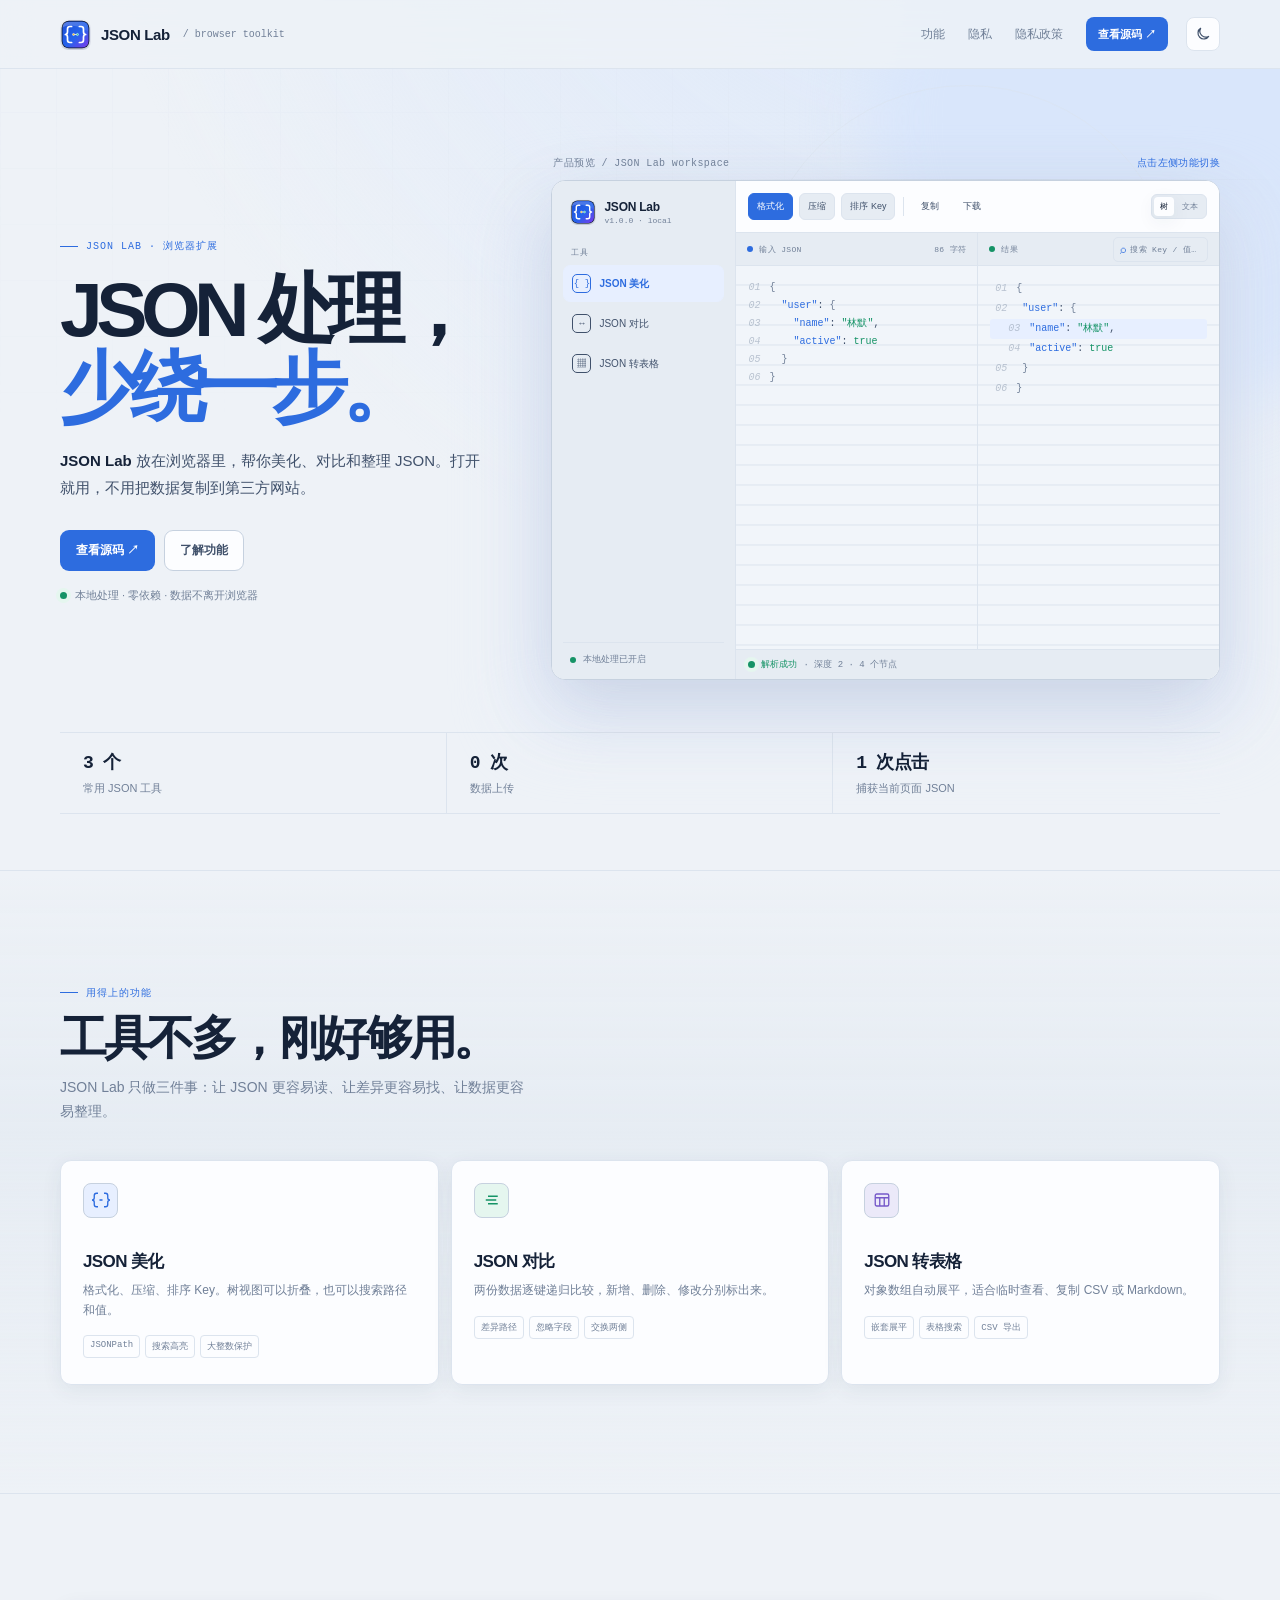
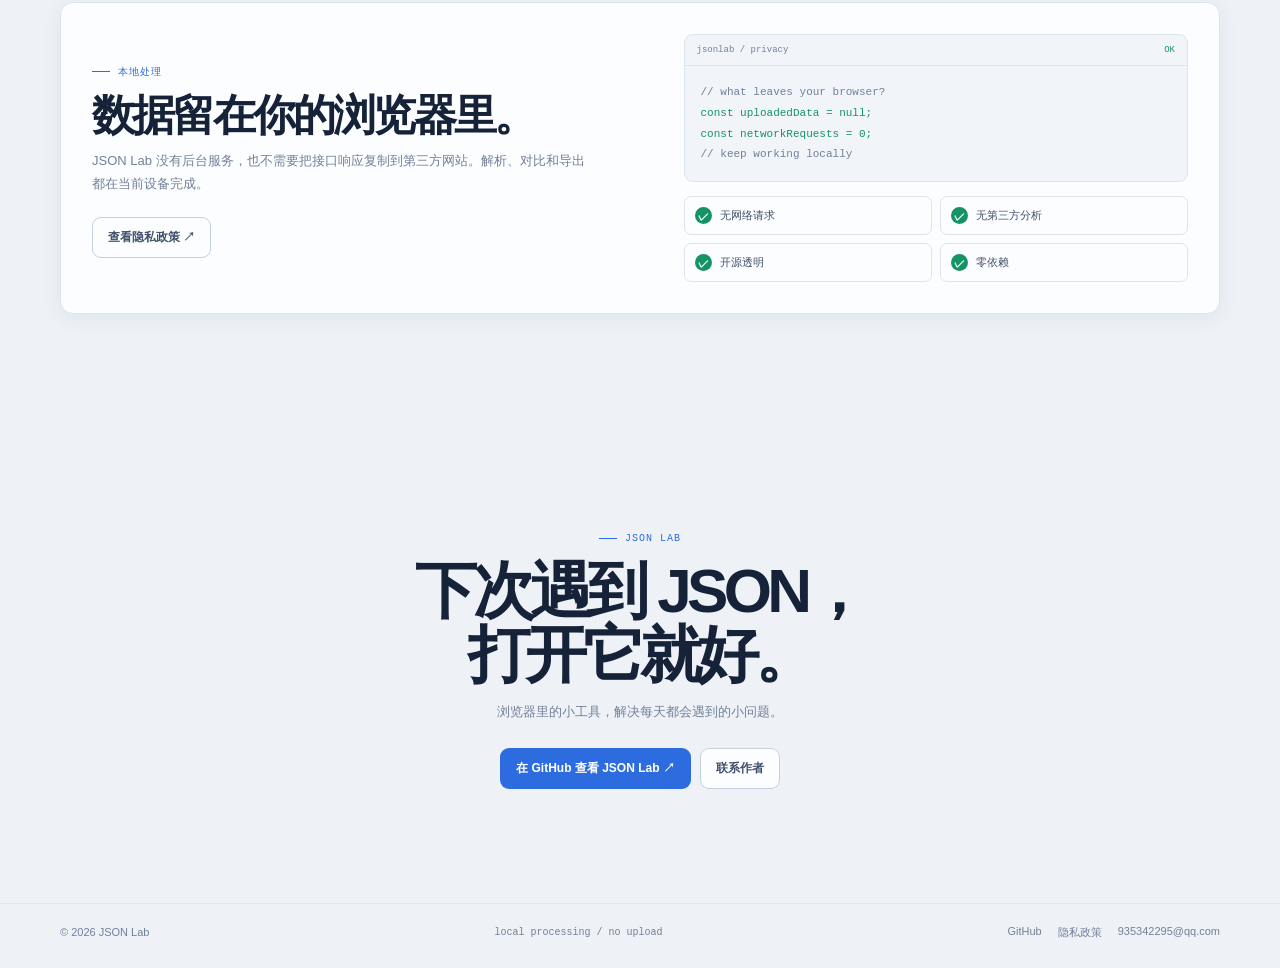
==== docs/index.html @ 3157e80e "fix：Add promotional pages" ====
<!DOCTYPE html>
<html lang="zh-CN" data-theme="light">
<head>
  <meta charset="UTF-8" />
  <meta name="viewport" content="width=device-width, initial-scale=1.0" />
  <meta name="theme-color" content="#eef2f7" />
  <meta name="description" content="JSON Lab：在浏览器里美化、对比和转换 JSON，数据不离开本地。" />
  <title>JSON Lab · 浏览器里的 JSON 工具箱</title>
  <link rel="icon" type="image/svg+xml" href="assets/json-lab-logo.svg" />
  <style>
    :root {
      --page: #eef2f7;
      --page-glow: #d9e6fb;
      --surface: #fcfdff;
      --surface-soft: #e6ecf3;
      --surface-tint: #f1f5fa;
      --text: #152238;
      --text-soft: #40516b;
      --muted: #718098;
      --faint: #9aa7b9;
      --line: #dce4ee;
      --line-strong: #c6d1df;
      --primary: #2d6cdf;
      --primary-soft: #e7efff;
      --success: #159366;
      --success-soft: #e5f6ef;
      --warning: #b8790b;
      --warning-soft: #fff4dc;
      --danger: #cf5960;
      --purple: #7659c9;
      --mono: "SFMono-Regular", "Cascadia Code", "Roboto Mono", Menlo, Consolas, monospace;
      --sans: Inter, ui-sans-serif, -apple-system, BlinkMacSystemFont, "Segoe UI", "PingFang SC", "Microsoft YaHei", sans-serif;
      --nav: rgba(238, 242, 247, .84);
      --shadow-sm: 0 5px 20px rgba(33, 57, 92, .07);
      --shadow-lg: 0 25px 75px rgba(28, 52, 90, .16);
      --ease: cubic-bezier(.2, .7, .2, 1);
    }
    html[data-theme="dark"] {
      --page: #0c1320;
      --page-glow: #111f35;
      --surface: #141e2e;
      --surface-soft: #1a2639;
      --surface-tint: #111b2b;
      --text: #eef4ff;
      --text-soft: #c7d3e5;
      --muted: #8999b1;
      --faint: #64758e;
      --line: #293950;
      --line-strong: #3c4e68;
      --primary: #82adff;
      --primary-soft: #1b3158;
      --success: #55d09a;
      --success-soft: #173d31;
      --warning: #edb95e;
      --warning-soft: #453619;
      --danger: #f08388;
      --purple: #b79df7;
      --nav: rgba(12, 19, 32, .84);
      --shadow-sm: 0 5px 22px rgba(0, 0, 0, .13);
      --shadow-lg: 0 30px 90px rgba(0, 0, 0, .33);
    }

    * { box-sizing: border-box; }
    html { scroll-behavior: smooth; }
    body { margin: 0; color: var(--text); background: radial-gradient(circle at 76% -10%, var(--page-glow) 0, transparent 30%), linear-gradient(135deg, var(--page) 0%, var(--page) 100%); font-family: var(--sans); -webkit-font-smoothing: antialiased; transition: background .35s ease, color .35s ease; overflow-x: hidden; }
    body::before { content: ""; position: fixed; inset: 0; z-index: -1; pointer-events: none; opacity: .48; background-image: linear-gradient(var(--line) 1px, transparent 1px), linear-gradient(90deg, var(--line) 1px, transparent 1px); background-size: 56px 56px; mask-image: linear-gradient(to bottom, rgba(0,0,0,.38), transparent 48%); }
    body::after { content: ""; position: absolute; top: -170px; right: -170px; z-index: -1; width: 580px; height: 580px; border-radius: 50%; background: var(--page-glow); filter: blur(30px); pointer-events: none; animation: ambient-drift 18s ease-in-out infinite alternate; }
    @keyframes ambient-drift { from { transform: translate3d(0, 0, 0) scale(1); } to { transform: translate3d(-34px, 24px, 0) scale(1.08); } }
    body, .site-header, .app-demo, .app-sidebar, .app-toolbar, .demo-workarea, .demo-pane-header, .demo-status, .feature, .local-card, .local-code, .local-points li, .button-secondary, .theme-toggle, .nav-toggle { transition: background .3s ease, border-color .3s ease, color .3s ease, box-shadow .3s ease; }
    a { color: inherit; text-decoration: none; }
    button { font: inherit; }
    button, a { -webkit-tap-highlight-color: transparent; }
    :focus-visible { outline: 2px solid var(--primary); outline-offset: 3px; }
    .container { width: min(1160px, calc(100% - 44px)); margin: 0 auto; }
    .skip-link { position: fixed; top: 10px; left: 10px; z-index: 50; padding: 9px 12px; color: #fff; background: var(--primary); border-radius: 7px; transform: translateY(-150%); transition: transform .2s ease; }
    .skip-link:focus { transform: translateY(0); }

    .site-header { position: sticky; top: 0; z-index: 30; border-bottom: 1px solid var(--line); background: var(--nav); backdrop-filter: blur(16px); }
    .nav { display: flex; align-items: center; justify-content: space-between; min-height: 68px; }
    .brand { display: inline-flex; align-items: center; gap: 10px; font-size: 15px; font-weight: 720; letter-spacing: -.025em; }
    .brand img { width: 31px; height: 31px; border-radius: 8px; }
    .brand small { margin-left: 3px; color: var(--muted); font: 10px var(--mono); font-weight: 400; letter-spacing: 0; }
    .nav-right { display: flex; align-items: center; gap: 18px; }
    .nav-links { display: flex; align-items: center; gap: 23px; color: var(--muted); font-size: 12px; }
    .nav-links a, .nav-links button { transition: color .2s ease; }
    .nav-links a:hover, .nav-links button:hover { color: var(--text); }
    .nav-links button { padding: 0; color: var(--muted); border: 0; background: transparent; cursor: pointer; font-size: 12px; }
    .header-cta { display: inline-flex; align-items: center; min-height: 34px; padding: 0 12px; color: #fff !important; background: var(--primary); border-radius: 8px; font-size: 11px; font-weight: 700; transition: transform .2s ease, filter .2s ease; }
    .header-cta:hover { transform: translateY(-1px); filter: brightness(1.08); }
    .theme-toggle, .nav-toggle { display: inline-flex; align-items: center; justify-content: center; width: 34px; height: 34px; padding: 0; color: var(--text-soft); border: 1px solid var(--line); border-radius: 8px; background: var(--surface); cursor: pointer; transition: color .2s ease, border-color .2s ease, background .2s ease; }
    .theme-toggle:hover, .nav-toggle:hover { color: var(--primary); border-color: var(--primary); background: var(--primary-soft); }
    .theme-toggle svg { width: 16px; height: 16px; transition: transform .35s var(--ease); }
    html[data-theme="dark"] .theme-toggle svg { transform: rotate(180deg); }
    .theme-toggle .sun { display: none; }
    html[data-theme="dark"] .theme-toggle .sun { display: block; }
    html[data-theme="dark"] .theme-toggle .moon { display: none; }
    .nav-toggle { display: none; }

    .hero { position: relative; isolation: isolate; overflow: hidden; padding: 87px 0 56px; }
    .hero::before { content: ""; position: absolute; top: 16px; right: 8%; width: 420px; height: 420px; border: 1px solid var(--line); border-radius: 50%; opacity: .5; pointer-events: none; animation: orbit-float 22s ease-in-out infinite alternate; }
    .hero::after { content: ""; position: absolute; top: 110px; right: 0; width: 46%; height: 1px; background: linear-gradient(90deg, transparent, var(--line-strong), transparent); opacity: .8; pointer-events: none; }
    @keyframes orbit-float { from { transform: translate3d(0, 0, 0) rotate(0deg); } to { transform: translate3d(-26px, 18px, 0) rotate(12deg); } }
    #features { border-top: 1px solid var(--line); border-bottom: 1px solid var(--line); background: linear-gradient(180deg, transparent, var(--surface-soft) 42%, transparent); }
    .hero-grid { display: grid; grid-template-columns: minmax(300px, .78fr) minmax(580px, 1.22fr); gap: 64px; align-items: center; }
    .kicker { display: inline-flex; align-items: center; gap: 8px; color: var(--primary); font: 10px var(--mono); letter-spacing: .1em; text-transform: uppercase; }
    .kicker::before { content: ""; width: 18px; height: 1px; background: currentColor; }
    h1, h2, h3, p { margin-top: 0; }
    .hero h1 { max-width: 500px; margin: 17px 0 20px; font-size: clamp(46px, 6vw, 78px); line-height: 1.02; letter-spacing: -.085em; font-weight: 720; }
    .hero h1 span { color: var(--primary); }
    .hero-copy { max-width: 430px; margin-bottom: 0; color: var(--text-soft); font-size: 15px; line-height: 1.82; }
    .hero-copy strong { color: var(--text); font-weight: 700; }
    .hero-actions { display: flex; flex-wrap: wrap; gap: 9px; margin-top: 29px; }
    .button { display: inline-flex; align-items: center; justify-content: center; gap: 8px; min-height: 41px; padding: 0 15px; border: 1px solid transparent; border-radius: 9px; font-size: 12px; font-weight: 680; cursor: pointer; transition: transform .2s var(--ease), border-color .2s ease, color .2s ease, background .2s ease, filter .2s ease; }
    .button:hover { transform: translateY(-2px); }
    .button-primary { color: #fff; background: var(--primary); }
    .button-primary:hover { filter: brightness(1.08); }
    .button-secondary { color: var(--text-soft); border-color: var(--line-strong); background: var(--surface); }
    .button-secondary:hover { color: var(--primary); border-color: var(--primary); }
    .hero-note { display: flex; align-items: center; gap: 8px; margin-top: 17px; color: var(--muted); font-size: 11px; }
    .live-dot { width: 7px; height: 7px; flex-shrink: 0; border-radius: 50%; background: var(--success); box-shadow: 0 0 0 4px var(--success-soft); }

    /* Hero 产品预览：保持与实际扩展的 sidebar / toolbar / pane / status-bar 结构一致 */
    .showcase { position: relative; }
    .showcase::before { content: ""; position: absolute; inset: 9% -4% -9%; z-index: -1; border-radius: 28px; background: var(--primary-soft); filter: blur(35px); opacity: .85; animation: showcase-glow 11s ease-in-out infinite alternate; }
    @keyframes showcase-glow { from { transform: scale(.96); opacity: .62; } to { transform: scale(1.04); opacity: .95; } }
    .showcase-caption { display: flex; align-items: center; justify-content: space-between; margin: 0 0 10px 2px; color: var(--muted); font: 10px var(--mono); letter-spacing: .04em; }
    .showcase-caption .click-hint { color: var(--primary); }
    .app-demo { display: grid; grid-template-columns: 184px minmax(0, 1fr); grid-template-rows: minmax(0, 1fr); width: 100%; height: 500px; min-height: 500px; overflow: hidden; border: 1px solid var(--line-strong); border-radius: 14px; background: var(--surface); box-shadow: var(--shadow-lg); }
    .app-sidebar { display: flex; flex-direction: column; min-width: 0; padding: 15px 11px 11px; border-right: 1px solid var(--line); background: var(--surface-soft); }
    .app-brand { display: flex; align-items: center; gap: 8px; padding: 3px 7px 22px; }
    .app-brand img { width: 26px; height: 26px; border-radius: 7px; }
    .app-brand-text { min-width: 0; }
    .app-brand-name { display: block; font-size: 12px; font-weight: 700; letter-spacing: -.02em; }
    .app-brand-version { display: block; margin-top: 2px; color: var(--muted); font: 8px var(--mono); }
    .app-section-label { margin: 0 8px 7px; color: var(--muted); font: 8px var(--mono); letter-spacing: .08em; text-transform: uppercase; }
    .demo-nav { display: grid; gap: 3px; }
    .demo-nav-item { display: flex; align-items: center; gap: 8px; width: 100%; padding: 8px 8px; color: var(--text-soft); border: 1px solid transparent; border-radius: 7px; background: transparent; cursor: pointer; text-align: left; font-size: 10px; transition: color .2s ease, background .2s ease, border-color .2s ease; }
    .demo-nav-item:hover { color: var(--text); background: var(--surface); }
    .demo-nav-item.active { color: var(--primary); border-color: var(--primary-soft); background: var(--primary-soft); font-weight: 700; }
    .demo-nav-icon { display: grid; place-items: center; width: 19px; height: 19px; flex-shrink: 0; border: 1px solid currentColor; border-radius: 5px; font: 9px var(--mono); }
    .app-sidebar-foot { display: flex; align-items: center; gap: 7px; margin-top: auto; padding: 10px 7px 2px; color: var(--muted); border-top: 1px solid var(--line); font-size: 9px; }
    .app-sidebar-foot .live-dot { width: 6px; height: 6px; box-shadow: none; }
    .app-main { position: relative; display: block; min-width: 0; min-height: 0; height: 100%; background: var(--surface); }
    .app-toolbar { position: absolute; top: 0; right: 0; left: 0; z-index: 2; display: flex; align-items: center; align-content: center; flex-wrap: wrap; gap: 6px; height: 52px; min-height: 52px; overflow: hidden; padding: 9px 12px; border-bottom: 1px solid var(--line); background: var(--surface); }
    .demo-button { display: inline-flex; align-items: center; gap: 5px; min-height: 27px; padding: 0 8px; color: var(--text-soft); border: 1px solid var(--line); border-radius: 6px; background: var(--surface-soft); font-size: 9px; white-space: nowrap; }
    .demo-button.primary { color: #fff; border-color: var(--primary); background: var(--primary); }
    .demo-button.subtle { border-color: transparent; background: transparent; }
    .demo-divider { width: 1px; height: 19px; margin: 0 2px; background: var(--line); }
    .demo-spacer { flex: 1; }
    .demo-segment { display: inline-flex; gap: 2px; padding: 2px; border: 1px solid var(--line); border-radius: 6px; background: var(--surface-soft); }
    .demo-segment span { padding: 4px 6px; color: var(--muted); border-radius: 4px; font: 8px var(--mono); }
    .demo-segment span.active { color: var(--text); background: var(--surface); box-shadow: var(--shadow-sm); }
    .demo-workarea { position: absolute; top: 52px; right: 0; bottom: 30px; left: 0; display: flex; min-height: 0; overflow: hidden; background: var(--surface-tint); }
    .demo-workarea.is-switching { animation: demo-switch .22s var(--ease); }
    @keyframes demo-switch { from { opacity: .45; transform: translateY(4px); } to { opacity: 1; transform: translateY(0); } }
    .demo-pane { display: flex; flex: 1; flex-direction: column; min-width: 0; border-right: 1px solid var(--line); }
    .demo-pane:last-child { border-right: 0; }
    .demo-pane-header { display: flex; align-items: center; justify-content: space-between; min-height: 33px; padding: 0 11px; color: var(--muted); border-bottom: 1px solid var(--line); background: var(--surface-soft); font: 8px var(--mono); letter-spacing: .04em; }
    .pane-label { display: inline-flex; align-items: center; gap: 6px; }
    .pane-dot { width: 6px; height: 6px; border-radius: 50%; background: var(--primary); }
    .pane-dot.green { background: var(--success); }
    .pane-dot.amber { background: var(--warning); }
    .demo-code { flex: 1; padding: 13px 12px; color: var(--text-soft); font: 10px/1.8 var(--mono); overflow: hidden; background-image: linear-gradient(to bottom, transparent 0, transparent 18px, var(--line) 19px, transparent 20px); background-size: 100% 20px; }
    .demo-code-line { display: block; white-space: pre; }
    .demo-ln { display: inline-block; width: 21px; color: var(--faint); opacity: .65; user-select: none; }
    .demo-key { color: var(--primary); } .demo-string { color: var(--success); } .demo-num { color: var(--warning); } .demo-punc { color: var(--muted); }
    .demo-tree-row { display: block; padding: 1px 5px; border-radius: 3px; }
    .demo-tree-row.selected { background: var(--primary-soft); }
    .demo-tree-indent { padding-left: 18px; }
    .demo-search { display: inline-flex; align-items: center; gap: 4px; min-width: 95px; padding: 4px 6px; color: var(--muted); border: 1px solid var(--line); border-radius: 5px; font: 8px var(--mono); }
    .demo-search::before { content: "⌕"; color: var(--primary); font-size: 12px; }
    .demo-status { position: absolute; right: 0; bottom: 0; left: 0; z-index: 2; display: flex; align-items: center; gap: 6px; height: 30px; min-height: 30px; padding: 0 12px; color: var(--muted); border-top: 1px solid var(--line); background: var(--surface-soft); font: 9px var(--mono); }
    .demo-status strong { color: var(--success); font-weight: 500; }
    .demo-workarea.compare-layout, .demo-workarea.table-layout { display: block; min-height: 0; overflow: hidden; }
    .compare-layout .compare-input-row { display: flex; height: 42%; min-height: 125px; border-bottom: 1px solid var(--line); }
    .compare-layout .diff-area { height: 58%; }
    .compare-layout .diff-row { display: grid; grid-template-columns: 48px 1fr 1fr; gap: 7px; align-items: center; margin: 7px 10px; padding: 7px 8px; color: var(--text-soft); border: 1px solid var(--line); border-radius: 6px; background: var(--surface); font: 9px var(--mono); }
    .diff-badge { justify-self: start; padding: 3px 4px; border-radius: 4px; font-size: 8px; }
    .diff-badge.modify { color: var(--warning); background: var(--warning-soft); } .diff-badge.add { color: var(--success); background: var(--success-soft); }
    .diff-old { color: var(--danger); } .diff-new { color: var(--success); }
    .table-layout .table-input { height: 38%; min-height: 112px; border-bottom: 1px solid var(--line); }
    .table-layout .table-result { height: 62%; }
    .demo-table { width: calc(100% - 20px); margin: 9px 10px; border-collapse: collapse; color: var(--text-soft); font: 9px var(--mono); }
    .demo-table th, .demo-table td { padding: 7px 8px; border: 1px solid var(--line); text-align: left; }
    .demo-table th { color: var(--muted); background: var(--surface-soft); font-weight: 500; }

    .facts { display: grid; grid-template-columns: repeat(3, 1fr); margin-top: 52px; border-top: 1px solid var(--line); border-bottom: 1px solid var(--line); }
    .fact { padding: 17px 23px; border-right: 1px solid var(--line); }
    .fact:last-child { border-right: 0; }
    .fact strong { display: block; margin-bottom: 4px; font: 600 18px var(--mono); letter-spacing: -.04em; }
    .fact span { color: var(--muted); font-size: 11px; }

    section:not(.hero) { padding: 108px 0; }
    .section-heading { max-width: 620px; margin-bottom: 36px; }
    .section-heading h2 { margin: 13px 0 12px; font-size: clamp(31px, 4vw, 47px); line-height: 1.07; letter-spacing: -.07em; }
    .section-heading p { max-width: 470px; margin: 0; color: var(--muted); font-size: 14px; line-height: 1.75; }
    .features { display: grid; grid-template-columns: repeat(3, 1fr); gap: 12px; }
    .feature { min-height: 225px; padding: 22px; border: 1px solid var(--line); border-radius: 11px; background: var(--surface); box-shadow: var(--shadow-sm); transition: transform .22s var(--ease), border-color .22s ease, box-shadow .22s ease; }
    .feature:hover { transform: translateY(-4px); border-color: var(--line-strong); box-shadow: var(--shadow-lg); }
    .feature-icon { display: grid; place-items: center; width: 35px; height: 35px; margin-bottom: 32px; color: var(--primary); border: 1px solid var(--line-strong); border-radius: 8px; background: var(--primary-soft); }
    .feature:nth-child(2) .feature-icon { color: var(--success); background: var(--success-soft); }
    .feature:nth-child(3) .feature-icon { color: var(--purple); background: rgba(118,89,201,.12); }
    .feature-icon svg { width: 18px; height: 18px; }
    .feature h3 { margin-bottom: 8px; font-size: 17px; letter-spacing: -.035em; }
    .feature p { margin-bottom: 15px; color: var(--muted); font-size: 12px; line-height: 1.65; }
    .tags { display: flex; flex-wrap: wrap; gap: 5px; padding: 0; margin: 0; list-style: none; }
    .tags li { padding: 4px 6px; color: var(--muted); border: 1px solid var(--line); border-radius: 4px; font: 9px var(--mono); }

    .local-card { display: grid; grid-template-columns: 1.04fr .96fr; gap: 45px; align-items: center; padding: 31px; border: 1px solid var(--line); border-radius: 13px; background: var(--surface); box-shadow: var(--shadow-sm); }
    .local-card h2 { margin: 13px 0 12px; font-size: clamp(28px, 3.5vw, 43px); line-height: 1.08; letter-spacing: -.065em; }
    .local-card p { max-width: 495px; margin-bottom: 21px; color: var(--muted); font-size: 13px; line-height: 1.75; }
    .local-points { display: grid; grid-template-columns: 1fr 1fr; gap: 8px; padding: 0; margin: 14px 0 0; list-style: none; }
    .local-points li { display: flex; align-items: center; gap: 8px; padding: 10px; color: var(--text-soft); border: 1px solid var(--line); border-radius: 7px; font-size: 11px; }
    .check { display: grid; place-items: center; width: 17px; height: 17px; color: var(--surface); border-radius: 50%; background: var(--success); font-size: 11px; font-weight: 800; }
    .local-code { overflow: hidden; border: 1px solid var(--line); border-radius: 9px; background: var(--surface-tint); }
    .local-code-head { display: flex; justify-content: space-between; padding: 10px 12px; color: var(--muted); border-bottom: 1px solid var(--line); font: 9px var(--mono); }
    .local-code-head .ok, .local-code-body .good { color: var(--success); }
    .local-code-body { padding: 16px; color: var(--text-soft); font: 11px/1.9 var(--mono); }
    .local-code-body .comment { color: var(--muted); }

    .closing { padding: 103px 0 114px !important; text-align: center; }
    .closing h2 { max-width: 660px; margin: 15px auto; font-size: clamp(38px, 5vw, 62px); line-height: 1.02; letter-spacing: -.075em; }
    .closing p { max-width: 450px; margin: 0 auto; color: var(--muted); font-size: 13px; line-height: 1.7; }
    .closing-actions { display: flex; justify-content: center; flex-wrap: wrap; gap: 9px; margin-top: 25px; }
    footer { padding: 21px 0 28px; border-top: 1px solid var(--line); }
    .footer-inner { display: flex; align-items: center; justify-content: space-between; gap: 16px; color: var(--muted); font-size: 11px; }
    .footer-links { display: flex; gap: 16px; }
    .footer-links a:hover, .footer-links button:hover { color: var(--text); }
    .footer-links button { padding: 0; color: var(--muted); border: 0; background: transparent; cursor: pointer; font-size: 11px; }
    .footer-code { font: 10px var(--mono); }
    body.modal-open { overflow: hidden; }
    .modal-backdrop { position: fixed; inset: 0; z-index: 60; display: grid; place-items: center; padding: 20px; background: rgba(8, 16, 30, .54); backdrop-filter: blur(10px); }
    .modal-backdrop[hidden] { display: none; }
    .policy-modal { position: relative; width: min(680px, 100%); max-height: min(680px, calc(100vh - 40px)); overflow: auto; overscroll-behavior: contain; padding: 32px 0 26px; color: var(--text); border: 1px solid var(--line-strong); border-radius: 16px; background: var(--surface); box-shadow: 0 28px 90px rgba(8, 18, 38, .28); animation: modal-in .2s var(--ease); scrollbar-width: none; -ms-overflow-style: none; }
    .policy-modal::-webkit-scrollbar { width: 0; height: 0; display: none; }
    .policy-modal::before { content: ""; position: absolute; top: 0; right: 34px; left: 34px; height: 2px; border-radius: 0 0 2px 2px; background: linear-gradient(90deg, var(--primary), var(--success)); }
    .policy-modal > :not(.policy-close) { margin-right: 34px; margin-left: 34px; }
    @keyframes modal-in { from { opacity: 0; transform: translateY(8px) scale(.98); } to { opacity: 1; transform: translateY(0) scale(1); } }
    .policy-close { position: absolute; top: 18px; right: 18px; z-index: 1; display: grid; place-items: center; width: 31px; height: 31px; padding: 0; color: var(--muted); border: 1px solid var(--line); border-radius: 8px; background: var(--surface-soft); cursor: pointer; transition: color .2s ease, border-color .2s ease, background .2s ease; }
    .policy-close:hover { color: var(--text); border-color: var(--line-strong); background: var(--primary-soft); }
    .policy-close svg { width: 15px; height: 15px; }
    .policy-modal .kicker { margin-bottom: 11px; }
    .policy-modal h2 { margin: 0 46px 10px 0; font-size: 30px; letter-spacing: -.06em; }
    .policy-modal .policy-lead { max-width: none; padding: 13px 15px; margin: 0 34px 23px; color: var(--text-soft); border: 1px solid var(--line); border-radius: 10px; background: var(--surface-tint); font-size: 13px; line-height: 1.75; }
    .policy-grid { display: grid; grid-template-columns: 1fr 1fr; gap: 10px; padding-bottom: 22px; margin-bottom: 20px; border-bottom: 1px solid var(--line); }
    .policy-item { padding: 13px; border: 1px solid var(--line); border-radius: 9px; background: var(--surface-soft); }
    .policy-item strong { display: block; margin-bottom: 5px; font-size: 12px; }
    .policy-item span { color: var(--muted); font-size: 11px; line-height: 1.55; }
    .policy-sections { padding: 18px 20px 19px; color: var(--text-soft); border: 1px solid var(--line); border-radius: 11px; background: var(--surface-tint); font-size: 12px; line-height: 1.75; }
    .policy-sections h3 { display: flex; align-items: center; gap: 8px; margin: 19px 0 5px; color: var(--text); font-size: 13px; }
    .policy-sections h3::before { content: ""; width: 3px; height: 13px; border-radius: 3px; background: var(--primary); }
    .policy-sections h3:first-child { margin-top: 0; }
    .policy-sections p { margin: 0; }
    .policy-sections ul { margin: 6px 0 0; padding-left: 19px; }
    .policy-sections li { margin: 3px 0; }
    .policy-foot { padding-top: 15px; margin-top: 20px; color: var(--muted); border-top: 1px solid var(--line); font: 10px/1.7 var(--mono); }
    .policy-foot a { color: var(--primary); }
    .reveal { opacity: 0; transform: translateY(14px); transition: opacity .6s var(--ease), transform .6s var(--ease); }
    .site-header.is-scrolled { box-shadow: 0 8px 24px rgba(20, 42, 78, .08); }
    .reveal.visible { opacity: 1; transform: none; }
    @media (prefers-reduced-motion: reduce) { html { scroll-behavior: auto; } *, *::before, *::after { animation-duration: .01ms !important; animation-iteration-count: 1 !important; transition-duration: .01ms !important; } .reveal { opacity: 1; transform: none; } }

    @media (max-width: 1020px) {
      .hero-grid { grid-template-columns: 1fr; gap: 52px; }
      .hero-copy-block { max-width: 650px; }
      .showcase { max-width: 780px; }
      .local-card { grid-template-columns: 1fr; gap: 32px; }
    }
    @media (max-width: 700px) {
      .container { width: min(100% - 28px, 560px); }
      .nav { min-height: 60px; }
      .brand small { display: none; }
      .nav-right { gap: 7px; }
      .nav-toggle { display: inline-flex; }
      .nav-links { position: absolute; top: calc(100% + 8px); right: 0; left: 0; display: none; flex-direction: column; align-items: stretch; gap: 0; padding: 7px; border: 1px solid var(--line); border-radius: 10px; background: var(--surface); box-shadow: var(--shadow-lg); }
      .nav-links.open { display: flex; }
      .nav-links a, .nav-links button { padding: 11px; text-align: left; }
      .header-cta { justify-content: center; margin-top: 4px; }
      .hero { padding: 62px 0 39px; }
      .hero h1 { font-size: clamp(45px, 14vw, 65px); }
      .hero-copy { font-size: 14px; }
      .showcase-caption { font-size: 9px; }
      .app-demo { grid-template-columns: 1fr; height: 520px; min-height: 520px; }
      .app-sidebar { display: block; padding: 9px 9px 8px; border-right: 0; border-bottom: 1px solid var(--line); }
      .app-brand { display: none; }
      .app-section-label, .app-sidebar-foot { display: none; }
      .demo-nav { display: grid; grid-template-columns: repeat(3, 1fr); gap: 4px; }
      .demo-nav-item { justify-content: center; padding: 7px 4px; font-size: 9px; }
      .demo-nav-icon { width: 17px; height: 17px; }
      .demo-workarea { min-height: 400px; }
      .app-toolbar { padding: 8px; }
      .demo-button:nth-of-type(n+5), .demo-divider { display: none; }
      .demo-spacer { display: block; }
      .demo-pane-header { padding: 0 8px; }
      .demo-code { padding: 11px 8px; font-size: 9px; }
      .compare-layout .compare-input-row { min-height: 135px; }
      .facts { grid-template-columns: 1fr; margin-top: 40px; }
      .fact { padding: 13px 0; border-right: 0; border-bottom: 1px solid var(--line); }
      .fact:last-child { border-bottom: 0; }
      section:not(.hero) { padding: 76px 0; }
      .features { grid-template-columns: 1fr; }
      .feature { min-height: 0; }
      .local-card { padding: 22px; }
      .local-points { grid-template-columns: 1fr; }
      .policy-modal { max-height: calc(100vh - 24px); padding: 27px 0 22px; border-radius: 13px; }
      .policy-modal > :not(.policy-close) { margin-right: 20px; margin-left: 20px; }
      .policy-modal::before { right: 20px; left: 20px; }
      .policy-close { top: 13px; right: 13px; }
      .policy-modal h2 { font-size: 26px; }
      .policy-modal .policy-lead { margin-right: 20px; margin-left: 20px; padding: 12px 13px; }
      .policy-sections { padding: 16px 14px 17px; }
      .policy-grid { grid-template-columns: 1fr; }
      .footer-inner { align-items: flex-start; flex-direction: column; }
    }
  </style>
</head>
<body>
  <a class="skip-link" href="#main-content">跳转到主要内容</a>

  <header class="site-header">
    <div class="container nav">
      <a class="brand" href="./" aria-label="JSON Lab 首页"><img src="assets/json-lab-logo.svg" alt="" width="31" height="31" /><span>JSON Lab</span><small>/ browser toolkit</small></a>
      <div class="nav-right">
        <nav class="nav-links" id="nav-links" aria-label="页面导航"><a href="#features">功能</a><a href="#local">隐私</a><button type="button" data-open-modal="privacy">隐私政策</button><a class="header-cta" href="https://github.com/lex-pace/json-lab-plugin" target="_blank" rel="noreferrer">查看源码 ↗</a></nav>
        <button class="theme-toggle" id="theme-toggle" type="button" aria-label="切换到深色主题" title="切换主题"><svg class="moon" viewBox="0 0 24 24" fill="none" stroke="currentColor" stroke-width="1.8"><path d="M20.8 15.3A8.8 8.8 0 0 1 8.7 3.2 8.8 8.8 0 1 0 20.8 15.3Z" /></svg><svg class="sun" viewBox="0 0 24 24" fill="none" stroke="currentColor" stroke-width="1.8"><circle cx="12" cy="12" r="4" /><path d="M12 2v2M12 20v2M4.9 4.9l1.4 1.4M17.7 17.7l1.4 1.4M2 12h2M20 12h2M4.9 19.1l1.4-1.4M17.7 6.3l1.4-1.4" /></svg></button>
        <button class="nav-toggle" id="nav-toggle" type="button" aria-label="打开导航菜单" aria-expanded="false"><svg width="17" height="17" viewBox="0 0 24 24" fill="none" stroke="currentColor" stroke-width="2"><path d="M4 6h16M4 12h16M4 18h16" /></svg></button>
      </div>
    </div>
  </header>

  <main id="main-content">
    <section class="hero">
      <div class="container hero-grid">
        <div class="hero-copy-block reveal"><div class="kicker">JSON Lab · 浏览器扩展</div><h1>JSON 处理，<br /><span>少绕一步。</span></h1><p class="hero-copy"><strong>JSON Lab</strong> 放在浏览器里，帮你美化、对比和整理 JSON。打开就用，不用把数据复制到第三方网站。</p><div class="hero-actions"><a class="button button-primary" href="https://github.com/lex-pace/json-lab-plugin" target="_blank" rel="noreferrer">查看源码 ↗</a><a class="button button-secondary" href="#features">了解功能</a></div><div class="hero-note"><span class="live-dot" aria-hidden="true"></span>本地处理 · 零依赖 · 数据不离开浏览器</div></div>

        <div class="showcase reveal">
          <div class="showcase-caption"><span>产品预览 / JSON Lab workspace</span><span class="click-hint">点击左侧功能切换</span></div>
          <div class="app-demo" id="app-demo">
            <aside class="app-sidebar">
              <div class="app-brand"><img src="assets/json-lab-logo.svg" alt="" /><span class="app-brand-text"><span class="app-brand-name">JSON Lab</span><span class="app-brand-version">v1.0.0 · local</span></span></div>
              <div class="app-section-label">工具</div>
              <nav class="demo-nav" aria-label="产品功能预览"><button class="demo-nav-item active" type="button" data-demo="beautify" aria-pressed="true"><span class="demo-nav-icon">{ }</span><span>JSON 美化</span></button><button class="demo-nav-item" type="button" data-demo="compare" aria-pressed="false"><span class="demo-nav-icon">↔</span><span>JSON 对比</span></button><button class="demo-nav-item" type="button" data-demo="table" aria-pressed="false"><span class="demo-nav-icon">▦</span><span>JSON 转表格</span></button></nav>
              <div class="app-sidebar-foot"><span class="live-dot" aria-hidden="true"></span><span>本地处理已开启</span></div>
            </aside>
            <section class="app-main" aria-label="JSON Lab 功能预览"><div class="app-toolbar" id="demo-toolbar"></div><div class="demo-workarea" id="demo-workarea"></div><div class="demo-status" id="demo-status"></div></section>
          </div>
        </div>
      </div>
      <div class="container facts" aria-label="JSON Lab 特性"><div class="fact"><strong>3 个</strong><span>常用 JSON 工具</span></div><div class="fact"><strong>0 次</strong><span>数据上传</span></div><div class="fact"><strong>1 次点击</strong><span>捕获当前页面 JSON</span></div></div>
    </section>

    <section id="features"><div class="container"><div class="section-heading reveal"><div class="kicker">用得上的功能</div><h2>工具不多，刚好够用。</h2><p>JSON Lab 只做三件事：让 JSON 更容易读、让差异更容易找、让数据更容易整理。</p></div><div class="features"><article class="feature reveal"><div class="feature-icon"><svg viewBox="0 0 24 24" fill="none" stroke="currentColor" stroke-width="1.8"><path d="M8 3H6a3 3 0 0 0-3 3v3c0 2-1 3-3 3 2 0 3 1 3 3v3a3 3 0 0 0 3 3h2M16 3h2a3 3 0 0 1 3 3v3c0 2 1 3 3 3-2 0-3 1-3 3v3a3 3 0 0 1-3 3h-2M10 12h4" /></svg></div><h3>JSON 美化</h3><p>格式化、压缩、排序 Key。树视图可以折叠，也可以搜索路径和值。</p><ul class="tags"><li>JSONPath</li><li>搜索高亮</li><li>大整数保护</li></ul></article><article class="feature reveal"><div class="feature-icon"><svg viewBox="0 0 24 24" fill="none" stroke="currentColor" stroke-width="1.8"><path d="M8 7h13M3 7h.01M8 17h13M3 17h.01M5 12h14M3 12h.01" /></svg></div><h3>JSON 对比</h3><p>两份数据逐键递归比较，新增、删除、修改分别标出来。</p><ul class="tags"><li>差异路径</li><li>忽略字段</li><li>交换两侧</li></ul></article><article class="feature reveal"><div class="feature-icon"><svg viewBox="0 0 24 24" fill="none" stroke="currentColor" stroke-width="1.8"><rect x="3" y="4" width="18" height="16" rx="2" /><path d="M3 9h18M9 9v11M15 9v11" /></svg></div><h3>JSON 转表格</h3><p>对象数组自动展平，适合临时查看、复制 CSV 或 Markdown。</p><ul class="tags"><li>嵌套展平</li><li>表格搜索</li><li>CSV 导出</li></ul></article></div></div></section>

    <section id="local"><div class="container"><div class="local-card reveal"><div><div class="kicker">本地处理</div><h2>数据留在你的浏览器里。</h2><p>JSON Lab 没有后台服务，也不需要把接口响应复制到第三方网站。解析、对比和导出都在当前设备完成。</p><button class="button button-secondary" type="button" data-open-modal="privacy">查看隐私政策 ↗</button></div><div><div class="local-code"><div class="local-code-head"><span>jsonlab / privacy</span><span class="ok">OK</span></div><div class="local-code-body"><span class="comment">// what leaves your browser?</span><br /><span class="good">const uploadedData = null;</span><br /><span class="good">const networkRequests = 0;</span><br /><span class="comment">// keep working locally</span></div></div><ul class="local-points"><li><span class="check">✓</span>无网络请求</li><li><span class="check">✓</span>无第三方分析</li><li><span class="check">✓</span>开源透明</li><li><span class="check">✓</span>零依赖</li></ul></div></div></div></section>

    <section class="closing"><div class="container reveal"><div class="kicker">JSON Lab</div><h2>下次遇到 JSON，<br />打开它就好。</h2><p>浏览器里的小工具，解决每天都会遇到的小问题。</p><div class="closing-actions"><a class="button button-primary" href="https://github.com/lex-pace/json-lab-plugin" target="_blank" rel="noreferrer">在 GitHub 查看 JSON Lab ↗</a><a class="button button-secondary" href="mailto:935342295@qq.com">联系作者</a></div></div></section>
  </main>

  <div class="modal-backdrop" id="privacy-modal" hidden>
    <section class="policy-modal" role="dialog" aria-modal="true" aria-labelledby="policy-title">
      <button class="policy-close" id="policy-close" type="button" aria-label="关闭隐私政策"><svg viewBox="0 0 24 24" fill="none" stroke="currentColor" stroke-width="2"><path d="M6 6l12 12M18 6L6 18" /></svg></button>
      <div class="kicker">JSON Lab / Privacy</div>
      <h2 id="policy-title">隐私政策</h2>
      <p class="policy-lead">JSON Lab 是一款纯前端浏览器扩展。你的 JSON 数据只在本地浏览器中处理，不会被上传到服务器。</p>
      <div class="policy-grid">
        <div class="policy-item"><strong>本地处理</strong><span>解析、格式化、对比、转表格都在当前设备完成。</span></div>
        <div class="policy-item"><strong>不上传数据</strong><span>插件没有后台服务，不会把 JSON 内容发送到远程服务器。</span></div>
        <div class="policy-item"><strong>权限用途</strong><span>activeTab / scripting 仅用于用户主动触发的当前页 JSON 捕获。</span></div>
        <div class="policy-item"><strong>不做跟踪</strong><span>不使用第三方分析、广告或 Cookie 跟踪，也不共享用户数据。</span></div>
      </div>
      <div class="policy-sections">
        <h3>一、概述</h3>
        <p>JSON Lab 是一款纯前端浏览器扩展，提供 JSON 美化、JSON 对比和 JSON 转表格功能。本插件不收集、不存储、不上传用户数据到任何服务器。</p>
        <h3>二、数据处理方式</h3>
        <p>所有 JSON 内容的解析、格式化、对比和转换均在本地浏览器中完成。插件没有后台服务、网络请求代码或第三方分析 SDK。</p>
        <h3>三、权限说明</h3>
        <ul><li><strong>activeTab：</strong>仅在用户主动点击插件图标时读取当前页面，用于捕获页面中的 JSON。</li><li><strong>scripting：</strong>配合当前页捕获功能，按需注入一次性内容脚本。</li><li><strong>storage：</strong>用于临时传递捕获内容和保存主题等偏好设置。</li></ul>
        <h3>四、不涉及的内容</h3>
        <p>不收集个人身份信息，不使用 Cookie 跟踪，不展示广告，不进行行为分析，也不与第三方共享数据。</p>
        <h3>五、免责声明</h3>
        <p>当前页捕获功能会读取你正在浏览的页面内容，请仅在信任的页面上使用，并自行判断导入内容。</p>
      </div>
      <div class="policy-foot">最后更新：2026-08-20<br />问题反馈：<a href="mailto:935342295@qq.com">935342295@qq.com</a></div>
    </section>
  </div>

  <footer><div class="container footer-inner"><span>© <span id="year">2026</span> JSON Lab</span><span class="footer-code">local processing / no upload</span><span class="footer-links"><a href="https://github.com/lex-pace/json-lab-plugin" target="_blank" rel="noreferrer">GitHub</a><button type="button" data-open-modal="privacy">隐私政策</button><a href="mailto:935342295@qq.com">935342295@qq.com</a></span></div></footer>

  <script>
    (function () {
      const root = document.documentElement;
      const themeToggle = document.getElementById('theme-toggle');
      const storedTheme = localStorage.getItem('jsonlab-theme');
      if (storedTheme === 'dark' || storedTheme === 'light') root.dataset.theme = storedTheme;
      function updateThemeButton() {
        const dark = root.dataset.theme === 'dark';
        themeToggle.setAttribute('aria-label', dark ? '切换到浅色主题' : '切换到深色主题');
        themeToggle.title = dark ? '切换到浅色主题' : '切换到深色主题';
        document.querySelector('meta[name="theme-color"]').setAttribute('content', dark ? '#0c1320' : '#eef2f7');
      }
      updateThemeButton();
      themeToggle.addEventListener('click', function () {
        root.dataset.theme = root.dataset.theme === 'dark' ? 'light' : 'dark';
        localStorage.setItem('jsonlab-theme', root.dataset.theme);
        updateThemeButton();
      });

      const navToggle = document.getElementById('nav-toggle');
      const navLinks = document.getElementById('nav-links');
      navToggle.addEventListener('click', function () {
        const open = navLinks.classList.toggle('open');
        navToggle.setAttribute('aria-expanded', String(open));
        navToggle.setAttribute('aria-label', open ? '关闭导航菜单' : '打开导航菜单');
      });
      navLinks.querySelectorAll('a, button[data-open-modal]').forEach(function (link) { link.addEventListener('click', function () { navLinks.classList.remove('open'); navToggle.setAttribute('aria-expanded', 'false'); }); });

      const privacyModal = document.getElementById('privacy-modal');
      const privacyClose = document.getElementById('policy-close');
      let lastFocusedElement = null;
      function openPrivacyModal(event) {
        if (event) event.preventDefault();
        lastFocusedElement = event ? event.currentTarget : null;
        privacyModal.hidden = false;
        document.body.classList.add('modal-open');
        privacyClose.focus();
      }
      function closePrivacyModal() {
        privacyModal.hidden = true;
        document.body.classList.remove('modal-open');
        if (lastFocusedElement) lastFocusedElement.focus();
      }
      document.querySelectorAll('[data-open-modal="privacy"]').forEach(function (trigger) { trigger.addEventListener('click', openPrivacyModal); });
      privacyClose.addEventListener('click', closePrivacyModal);
      privacyModal.addEventListener('click', function (event) { if (event.target === privacyModal) closePrivacyModal(); });
      document.addEventListener('keydown', function (event) { if (event.key === 'Escape' && !privacyModal.hidden) closePrivacyModal(); });

      const toolbar = document.getElementById('demo-toolbar');
      const workarea = document.getElementById('demo-workarea');
      const status = document.getElementById('demo-status');
      const demo = document.getElementById('app-demo');
      const navItems = Array.from(document.querySelectorAll('.demo-nav-item'));
      const demos = {
        beautify: {
          toolbar: '<span class="demo-button primary">格式化</span><span class="demo-button">压缩</span><span class="demo-button">排序 Key</span><span class="demo-divider"></span><span class="demo-button subtle">复制</span><span class="demo-button subtle">下载</span><span class="demo-spacer"></span><span class="demo-segment"><span class="active">树</span><span>文本</span></span>',
          workarea: '<div class="demo-pane"><div class="demo-pane-header"><span class="pane-label"><i class="pane-dot"></i>输入 JSON</span><span>86 字符</span></div><div class="demo-code"><span class="demo-code-line"><i class="demo-ln">01</i><span class="demo-punc">{</span></span><span class="demo-code-line"><i class="demo-ln">02</i>  <span class="demo-key">"user"</span>: <span class="demo-punc">{</span></span><span class="demo-code-line"><i class="demo-ln">03</i>    <span class="demo-key">"name"</span>: <span class="demo-string">"林默"</span>,</span><span class="demo-code-line"><i class="demo-ln">04</i>    <span class="demo-key">"active"</span>: <span class="demo-string">true</span></span><span class="demo-code-line"><i class="demo-ln">05</i>  <span class="demo-punc">}</span></span><span class="demo-code-line"><i class="demo-ln">06</i><span class="demo-punc">}</span></span></div></div><div class="demo-pane"><div class="demo-pane-header"><span class="pane-label"><i class="pane-dot green"></i>结果</span><span class="demo-search">搜索 Key / 值…</span></div><div class="demo-code"><span class="demo-tree-row"><i class="demo-ln">01</i><span class="demo-punc">{</span></span><span class="demo-tree-row"><i class="demo-ln">02</i>  <span class="demo-key">"user"</span>: <span class="demo-punc">{</span></span><span class="demo-tree-row demo-tree-indent selected"><i class="demo-ln">03</i><span class="demo-key">"name"</span>: <span class="demo-string">"林默"</span>,</span><span class="demo-tree-row demo-tree-indent"><i class="demo-ln">04</i><span class="demo-key">"active"</span>: <span class="demo-string">true</span></span><span class="demo-tree-row"><i class="demo-ln">05</i>  <span class="demo-punc">}</span></span><span class="demo-tree-row"><i class="demo-ln">06</i><span class="demo-punc">}</span></span></div></div>',
          status: '<span class="live-dot"></span><strong>解析成功</strong><span>· 深度 2 · 4 个节点</span>'
        },
        compare: {
          toolbar: '<span class="demo-button primary">对比</span><span class="demo-button">交换</span><span class="demo-divider"></span><span class="demo-button subtle">示例</span><span class="demo-button subtle">清空</span><span class="demo-button subtle">忽略字段</span><span class="demo-spacer"></span><span class="demo-button subtle">+1 <span style="color:var(--success);">新增</span></span><span class="demo-button subtle">~2 <span style="color:var(--warning);">修改</span></span>',
          workarea: '<div class="compare-input-row"><div class="demo-pane"><div class="demo-pane-header"><span class="pane-label"><i class="pane-dot"></i>JSON A · 旧</span><span>128 字符</span></div><div class="demo-code"><span class="demo-code-line"><i class="demo-ln">01</i><span class="demo-punc">{</span></span><span class="demo-code-line"><i class="demo-ln">02</i>  <span class="demo-key">"version"</span>: <span class="demo-string">"1.0.0"</span>,</span><span class="demo-code-line"><i class="demo-ln">03</i>  <span class="demo-key">"items"</span>: [<span class="demo-num">1, 2</span>]</span><span class="demo-code-line"><i class="demo-ln">04</i><span class="demo-punc">}</span></span></div></div><div class="demo-pane"><div class="demo-pane-header"><span class="pane-label"><i class="pane-dot amber"></i>JSON B · 新</span><span>154 字符</span></div><div class="demo-code"><span class="demo-code-line"><i class="demo-ln">01</i><span class="demo-punc">{</span></span><span class="demo-code-line"><i class="demo-ln">02</i>  <span class="demo-key">"version"</span>: <span class="demo-string">"1.1.0"</span>,</span><span class="demo-code-line"><i class="demo-ln">03</i>  <span class="demo-key">"items"</span>: [<span class="demo-num">1, 2, 3</span>]</span><span class="demo-code-line"><i class="demo-ln">04</i><span class="demo-punc">}</span></span></div></div></div><div class="diff-area"><div class="demo-pane-header"><span class="pane-label"><i class="pane-dot green"></i>差异（增 / 删 / 改）</span><span>3 处</span></div><div class="diff-row"><span class="diff-badge modify">修改</span><span>$.version</span><span class="diff-old">"1.0.0"</span><span class="diff-new">"1.1.0"</span></div><div class="diff-row"><span class="diff-badge add">新增</span><span>$.items[2]</span><span class="diff-old">—</span><span class="diff-new">3</span></div></div>',
          status: '<span class="live-dot"></span><strong>发现 3 处差异</strong><span>· 可忽略指定字段</span>'
        },
        table: {
          toolbar: '<span class="demo-button primary">转换</span><span class="demo-divider"></span><span class="demo-button">复制 CSV</span><span class="demo-button">复制 Markdown</span><span class="demo-button">下载 CSV</span><span class="demo-spacer"></span><span class="demo-button subtle">自动包装 ✓</span><span class="demo-button subtle">展平嵌套 ✓</span>',
          workarea: '<div class="table-input"><div class="demo-pane-header"><span class="pane-label"><i class="pane-dot"></i>输入 JSON（对象数组）</span><span>244 字符</span></div><div class="demo-code"><span class="demo-code-line"><i class="demo-ln">01</i><span class="demo-punc">[</span></span><span class="demo-code-line"><i class="demo-ln">02</i>  { <span class="demo-key">"id"</span>: <span class="demo-num">1</span>, <span class="demo-key">"name"</span>: <span class="demo-string">"张三"</span>,</span><span class="demo-code-line"><i class="demo-ln">03</i>    <span class="demo-key">"address"</span>: { <span class="demo-key">"city"</span>: <span class="demo-string">"北京"</span> } }</span><span class="demo-code-line"><i class="demo-ln">04</i><span class="demo-punc">]</span></span></div></div><div class="table-result"><div class="demo-pane-header"><span class="pane-label"><i class="pane-dot green"></i>表格结果</span><span>3 列 · 3 行</span></div><table class="demo-table"><thead><tr><th>id</th><th>name</th><th>address.city</th></tr></thead><tbody><tr><td>1</td><td>张三</td><td>北京</td></tr><tr><td>2</td><td>李四</td><td>上海</td></tr><tr><td>3</td><td>王五</td><td>广州</td></tr></tbody></table></div>',
          status: '<span class="live-dot"></span><strong>转换成功</strong><span>· 可复制 CSV / Markdown</span>'
        }
      };
      function selectDemo(name) {
        const item = demos[name];
        if (!item) return;
        toolbar.innerHTML = item.toolbar;
        workarea.className = 'demo-workarea ' + (name === 'beautify' ? '' : name + '-layout');
        workarea.innerHTML = item.workarea;
        workarea.classList.add('is-switching');
        window.setTimeout(function () { workarea.classList.remove('is-switching'); }, 240);
        status.innerHTML = item.status;
        demo.classList.remove('mode-beautify', 'mode-compare', 'mode-table');
        demo.classList.add('mode-' + name);
        navItems.forEach(function (navItem) { const active = navItem.dataset.demo === name; navItem.classList.toggle('active', active); navItem.setAttribute('aria-pressed', String(active)); });
      }
      navItems.forEach(function (item) { item.addEventListener('click', function () { selectDemo(item.dataset.demo); }); });
      selectDemo('beautify');

      document.getElementById('year').textContent = new Date().getFullYear();
      const siteHeader = document.querySelector('.site-header');
      function updateHeaderShadow() { siteHeader.classList.toggle('is-scrolled', window.scrollY > 8); }
      updateHeaderShadow();
      window.addEventListener('scroll', updateHeaderShadow, { passive: true });
      const reveals = document.querySelectorAll('.reveal');
      if ('IntersectionObserver' in window) {
        const observer = new IntersectionObserver(function (entries) { entries.forEach(function (entry) { if (entry.isIntersecting) { entry.target.classList.add('visible'); observer.unobserve(entry.target); } }); }, { threshold: .1 });
        reveals.forEach(function (item) { observer.observe(item); });
      } else { reveals.forEach(function (item) { item.classList.add('visible'); }); }
    }());
  </script>
</body>
</html>
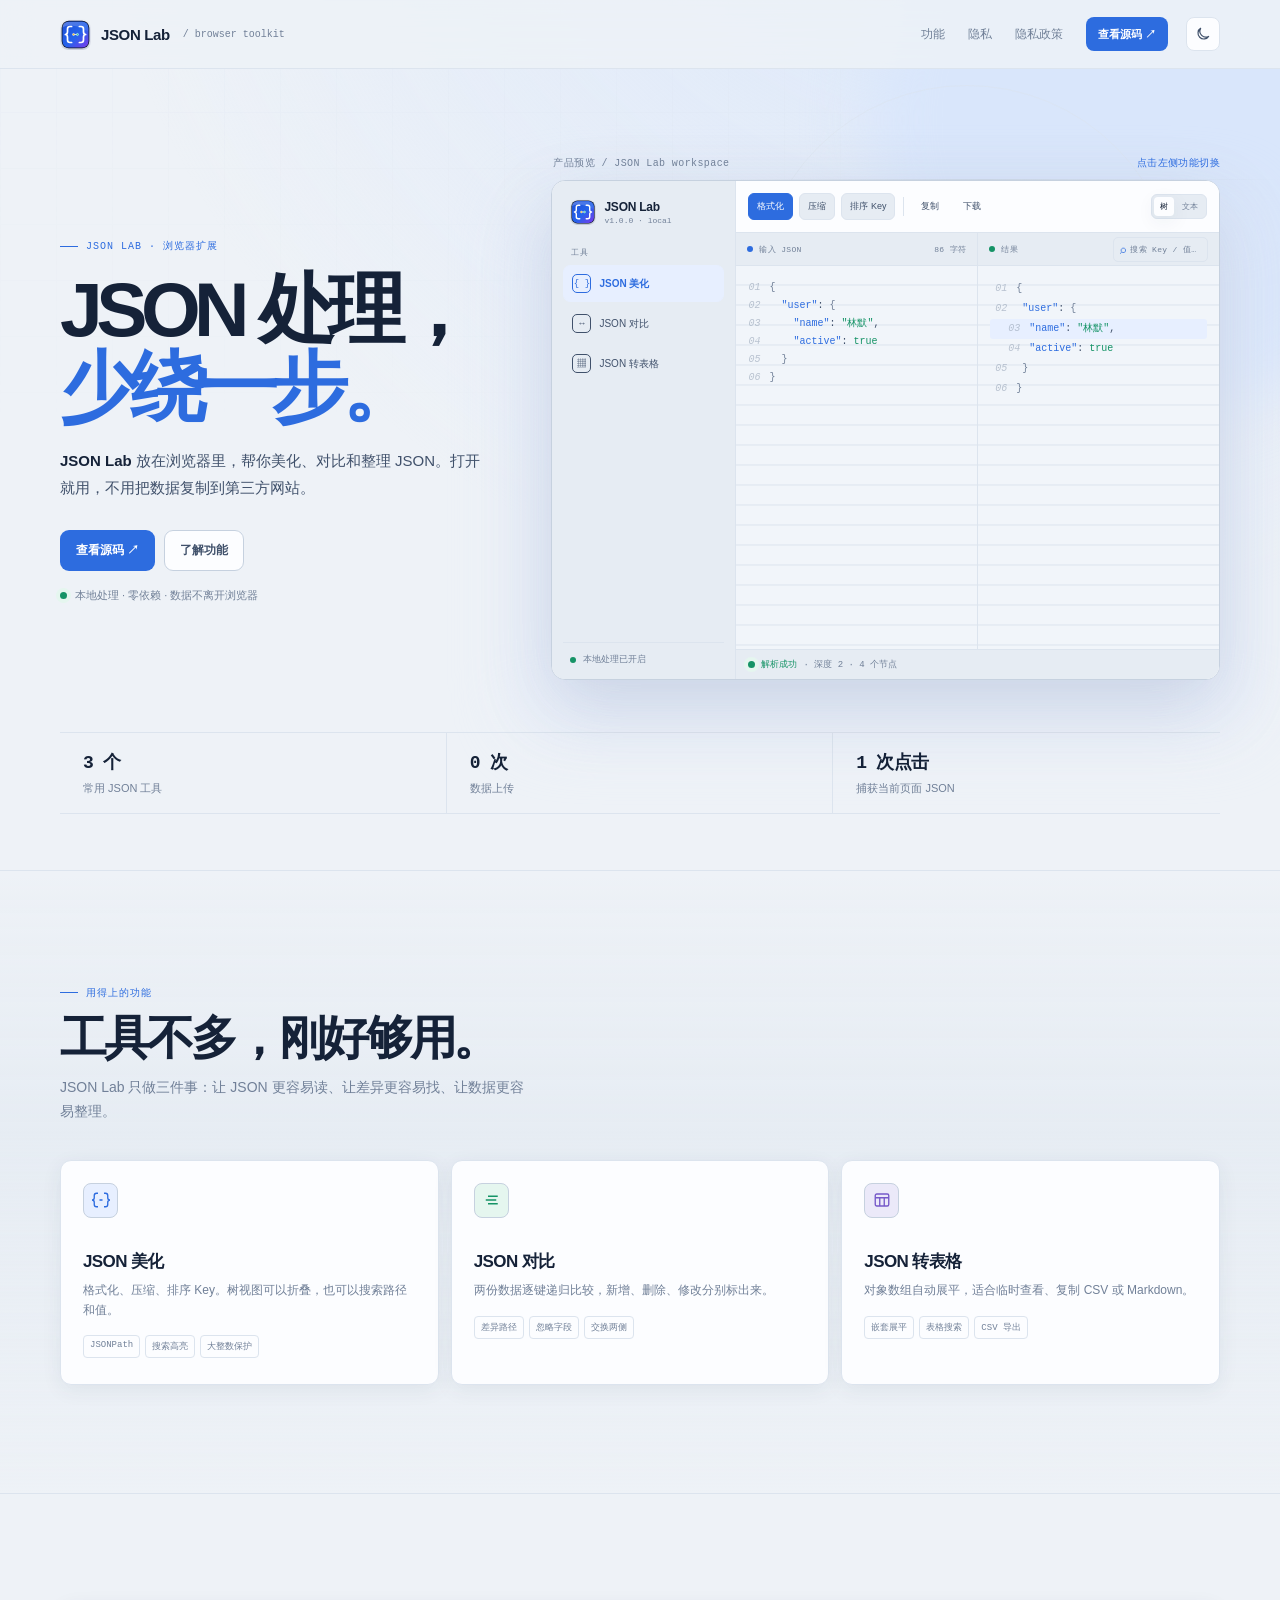
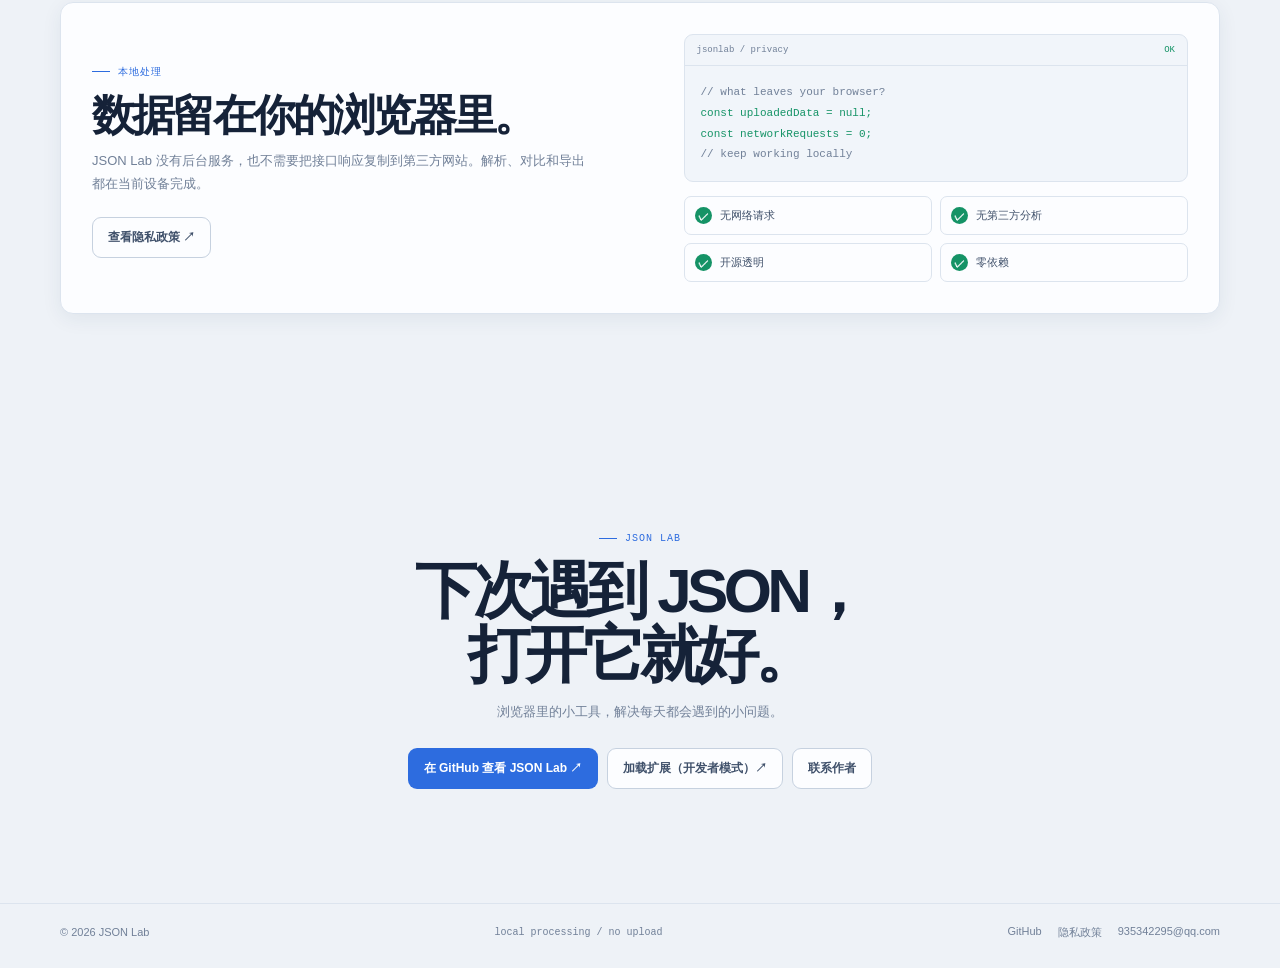
==== commit 60921b3c: "rename: JSON Tools → JSON Lab - 产品名全文替换：manifest、index.html、popup、pages、docs - logo 文件改名：json-tools-" ====
--- a/docs/index.html
+++ b/docs/index.html
@@ -353,7 +353,7 @@
 
     <section id="local"><div class="container"><div class="local-card reveal"><div><div class="kicker">本地处理</div><h2>数据留在你的浏览器里。</h2><p>JSON Lab 没有后台服务，也不需要把接口响应复制到第三方网站。解析、对比和导出都在当前设备完成。</p><button class="button button-secondary" type="button" data-open-modal="privacy">查看隐私政策 ↗</button></div><div><div class="local-code"><div class="local-code-head"><span>jsonlab / privacy</span><span class="ok">OK</span></div><div class="local-code-body"><span class="comment">// what leaves your browser?</span><br /><span class="good">const uploadedData = null;</span><br /><span class="good">const networkRequests = 0;</span><br /><span class="comment">// keep working locally</span></div></div><ul class="local-points"><li><span class="check">✓</span>无网络请求</li><li><span class="check">✓</span>无第三方分析</li><li><span class="check">✓</span>开源透明</li><li><span class="check">✓</span>零依赖</li></ul></div></div></div></section>
 
-    <section class="closing"><div class="container reveal"><div class="kicker">JSON Lab</div><h2>下次遇到 JSON，<br />打开它就好。</h2><p>浏览器里的小工具，解决每天都会遇到的小问题。</p><div class="closing-actions"><a class="button button-primary" href="https://github.com/lex-pace/json-lab-plugin" target="_blank" rel="noreferrer">在 GitHub 查看 JSON Lab ↗</a><a class="button button-secondary" href="mailto:935342295@qq.com">联系作者</a></div></div></section>
+    <section class="closing"><div class="container reveal"><div class="kicker">JSON Lab</div><h2>下次遇到 JSON，<br />打开它就好。</h2><p>浏览器里的小工具，解决每天都会遇到的小问题。</p><div class="closing-actions"><a class="button button-primary" href="https://github.com/lex-pace/json-lab-plugin" target="_blank" rel="noreferrer">在 GitHub 查看 JSON Lab ↗</a><a class="button button-secondary" href="https://github.com/lex-pace/json-lab-plugin/blob/main/README.md#开发模式加载已解压的扩展程序" target="_blank" rel="noreferrer">加载扩展（开发者模式）↗</a><a class="button button-secondary" href="mailto:935342295@qq.com">联系作者</a></div></div></section>
   </main>
 
   <div class="modal-backdrop" id="privacy-modal" hidden>
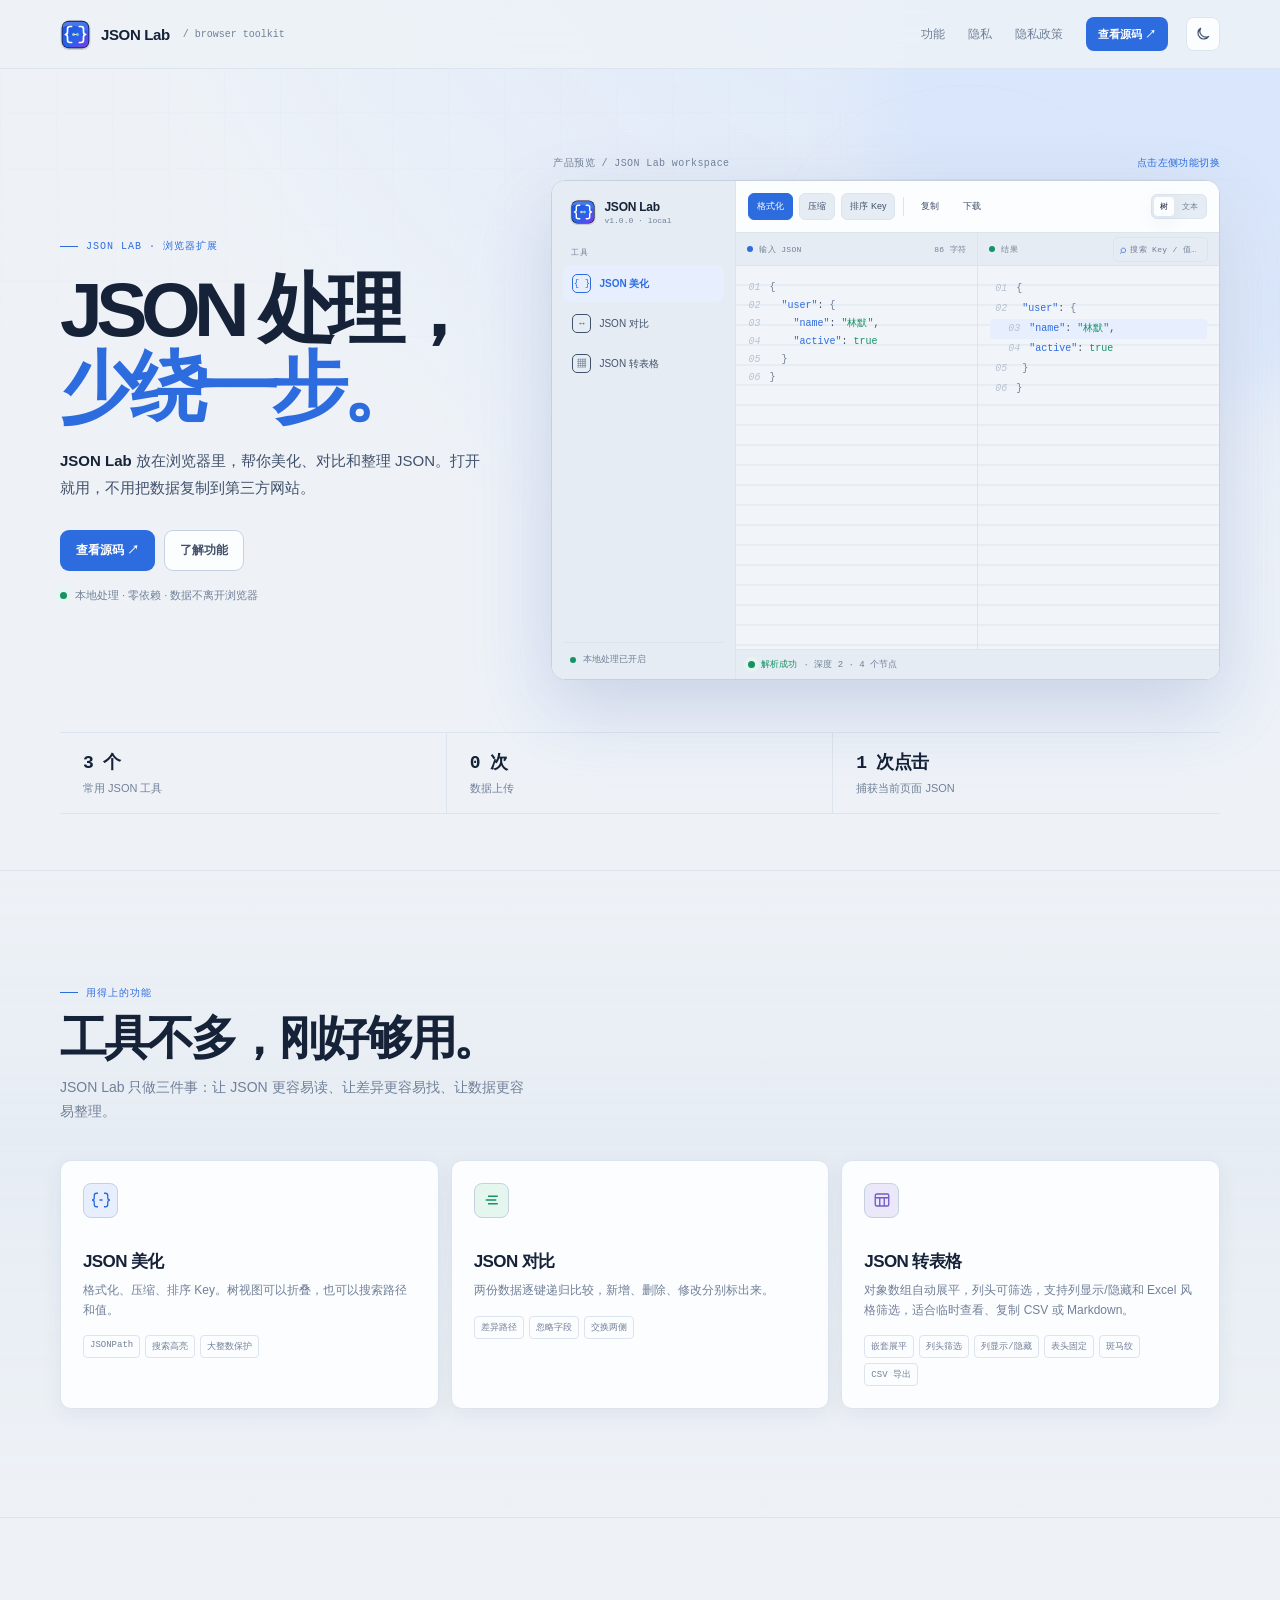
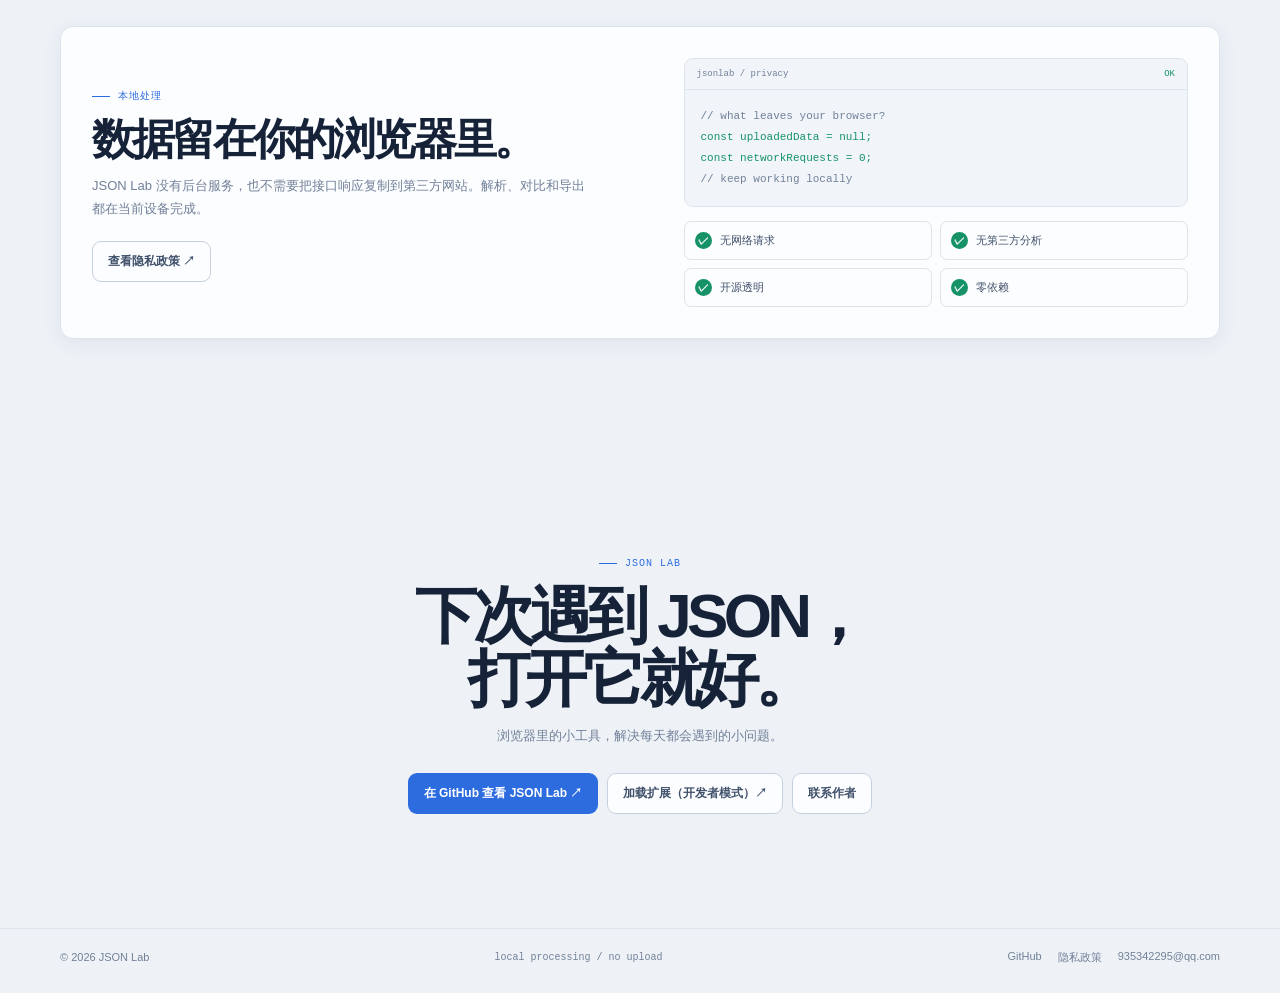
==== commit 4f1ec918: "feat: 表格增强 + 列筛选 + 搜索增强 + 表头样式优化 表格功能增强： - 列显示/隐藏：结果栏「列」按钮，下拉多选控制列显隐 - Excel 风格列头筛选：点击列头筛选图标，弹出该列所有值" ====
--- a/docs/index.html
+++ b/docs/index.html
@@ -181,8 +181,10 @@
     .table-layout .table-input { height: 38%; min-height: 112px; border-bottom: 1px solid var(--line); }
     .table-layout .table-result { height: 62%; }
     .demo-table { width: calc(100% - 20px); margin: 9px 10px; border-collapse: collapse; color: var(--text-soft); font: 9px var(--mono); }
-    .demo-table th, .demo-table td { padding: 7px 8px; border: 1px solid var(--line); text-align: left; }
-    .demo-table th { color: var(--muted); background: var(--surface-soft); font-weight: 500; }
+    .demo-table th, .demo-table td { padding: 7px 8px; border: 1px solid var(--line); text-align: center; }
+    .demo-table th { color: var(--muted); background: var(--primary-soft); font-weight: 600; white-space: nowrap; }
+    .demo-filter-icon { color: var(--faint); font-size: 8px; margin-left: 2px; }
+    .demo-table tbody tr.demo-zebra { background: rgba(0, 0, 0, 0.03); }
 
     .facts { display: grid; grid-template-columns: repeat(3, 1fr); margin-top: 52px; border-top: 1px solid var(--line); border-bottom: 1px solid var(--line); }
     .fact { padding: 17px 23px; border-right: 1px solid var(--line); }
@@ -349,7 +351,7 @@
       <div class="container facts" aria-label="JSON Lab 特性"><div class="fact"><strong>3 个</strong><span>常用 JSON 工具</span></div><div class="fact"><strong>0 次</strong><span>数据上传</span></div><div class="fact"><strong>1 次点击</strong><span>捕获当前页面 JSON</span></div></div>
     </section>
 
-    <section id="features"><div class="container"><div class="section-heading reveal"><div class="kicker">用得上的功能</div><h2>工具不多，刚好够用。</h2><p>JSON Lab 只做三件事：让 JSON 更容易读、让差异更容易找、让数据更容易整理。</p></div><div class="features"><article class="feature reveal"><div class="feature-icon"><svg viewBox="0 0 24 24" fill="none" stroke="currentColor" stroke-width="1.8"><path d="M8 3H6a3 3 0 0 0-3 3v3c0 2-1 3-3 3 2 0 3 1 3 3v3a3 3 0 0 0 3 3h2M16 3h2a3 3 0 0 1 3 3v3c0 2 1 3 3 3-2 0-3 1-3 3v3a3 3 0 0 1-3 3h-2M10 12h4" /></svg></div><h3>JSON 美化</h3><p>格式化、压缩、排序 Key。树视图可以折叠，也可以搜索路径和值。</p><ul class="tags"><li>JSONPath</li><li>搜索高亮</li><li>大整数保护</li></ul></article><article class="feature reveal"><div class="feature-icon"><svg viewBox="0 0 24 24" fill="none" stroke="currentColor" stroke-width="1.8"><path d="M8 7h13M3 7h.01M8 17h13M3 17h.01M5 12h14M3 12h.01" /></svg></div><h3>JSON 对比</h3><p>两份数据逐键递归比较，新增、删除、修改分别标出来。</p><ul class="tags"><li>差异路径</li><li>忽略字段</li><li>交换两侧</li></ul></article><article class="feature reveal"><div class="feature-icon"><svg viewBox="0 0 24 24" fill="none" stroke="currentColor" stroke-width="1.8"><rect x="3" y="4" width="18" height="16" rx="2" /><path d="M3 9h18M9 9v11M15 9v11" /></svg></div><h3>JSON 转表格</h3><p>对象数组自动展平，适合临时查看、复制 CSV 或 Markdown。</p><ul class="tags"><li>嵌套展平</li><li>表格搜索</li><li>CSV 导出</li></ul></article></div></div></section>
+    <section id="features"><div class="container"><div class="section-heading reveal"><div class="kicker">用得上的功能</div><h2>工具不多，刚好够用。</h2><p>JSON Lab 只做三件事：让 JSON 更容易读、让差异更容易找、让数据更容易整理。</p></div><div class="features"><article class="feature reveal"><div class="feature-icon"><svg viewBox="0 0 24 24" fill="none" stroke="currentColor" stroke-width="1.8"><path d="M8 3H6a3 3 0 0 0-3 3v3c0 2-1 3-3 3 2 0 3 1 3 3v3a3 3 0 0 0 3 3h2M16 3h2a3 3 0 0 1 3 3v3c0 2 1 3 3 3-2 0-3 1-3 3v3a3 3 0 0 1-3 3h-2M10 12h4" /></svg></div><h3>JSON 美化</h3><p>格式化、压缩、排序 Key。树视图可以折叠，也可以搜索路径和值。</p><ul class="tags"><li>JSONPath</li><li>搜索高亮</li><li>大整数保护</li></ul></article><article class="feature reveal"><div class="feature-icon"><svg viewBox="0 0 24 24" fill="none" stroke="currentColor" stroke-width="1.8"><path d="M8 7h13M3 7h.01M8 17h13M3 17h.01M5 12h14M3 12h.01" /></svg></div><h3>JSON 对比</h3><p>两份数据逐键递归比较，新增、删除、修改分别标出来。</p><ul class="tags"><li>差异路径</li><li>忽略字段</li><li>交换两侧</li></ul></article><article class="feature reveal"><div class="feature-icon"><svg viewBox="0 0 24 24" fill="none" stroke="currentColor" stroke-width="1.8"><rect x="3" y="4" width="18" height="16" rx="2" /><path d="M3 9h18M9 9v11M15 9v11" /></svg></div><h3>JSON 转表格</h3><p>对象数组自动展平，列头可筛选，支持列显示/隐藏和 Excel 风格筛选，适合临时查看、复制 CSV 或 Markdown。</p><ul class="tags"><li>嵌套展平</li><li>列头筛选</li><li>列显示/隐藏</li><li>表头固定</li><li>斑马纹</li><li>CSV 导出</li></ul></article></div></div></section>
 
     <section id="local"><div class="container"><div class="local-card reveal"><div><div class="kicker">本地处理</div><h2>数据留在你的浏览器里。</h2><p>JSON Lab 没有后台服务，也不需要把接口响应复制到第三方网站。解析、对比和导出都在当前设备完成。</p><button class="button button-secondary" type="button" data-open-modal="privacy">查看隐私政策 ↗</button></div><div><div class="local-code"><div class="local-code-head"><span>jsonlab / privacy</span><span class="ok">OK</span></div><div class="local-code-body"><span class="comment">// what leaves your browser?</span><br /><span class="good">const uploadedData = null;</span><br /><span class="good">const networkRequests = 0;</span><br /><span class="comment">// keep working locally</span></div></div><ul class="local-points"><li><span class="check">✓</span>无网络请求</li><li><span class="check">✓</span>无第三方分析</li><li><span class="check">✓</span>开源透明</li><li><span class="check">✓</span>零依赖</li></ul></div></div></div></section>
 
@@ -451,9 +453,9 @@
           status: '<span class="live-dot"></span><strong>发现 3 处差异</strong><span>· 可忽略指定字段</span>'
         },
         table: {
-          toolbar: '<span class="demo-button primary">转换</span><span class="demo-divider"></span><span class="demo-button">复制 CSV</span><span class="demo-button">复制 Markdown</span><span class="demo-button">下载 CSV</span><span class="demo-spacer"></span><span class="demo-button subtle">自动包装 ✓</span><span class="demo-button subtle">展平嵌套 ✓</span>',
-          workarea: '<div class="table-input"><div class="demo-pane-header"><span class="pane-label"><i class="pane-dot"></i>输入 JSON（对象数组）</span><span>244 字符</span></div><div class="demo-code"><span class="demo-code-line"><i class="demo-ln">01</i><span class="demo-punc">[</span></span><span class="demo-code-line"><i class="demo-ln">02</i>  { <span class="demo-key">"id"</span>: <span class="demo-num">1</span>, <span class="demo-key">"name"</span>: <span class="demo-string">"张三"</span>,</span><span class="demo-code-line"><i class="demo-ln">03</i>    <span class="demo-key">"address"</span>: { <span class="demo-key">"city"</span>: <span class="demo-string">"北京"</span> } }</span><span class="demo-code-line"><i class="demo-ln">04</i><span class="demo-punc">]</span></span></div></div><div class="table-result"><div class="demo-pane-header"><span class="pane-label"><i class="pane-dot green"></i>表格结果</span><span>3 列 · 3 行</span></div><table class="demo-table"><thead><tr><th>id</th><th>name</th><th>address.city</th></tr></thead><tbody><tr><td>1</td><td>张三</td><td>北京</td></tr><tr><td>2</td><td>李四</td><td>上海</td></tr><tr><td>3</td><td>王五</td><td>广州</td></tr></tbody></table></div>',
-          status: '<span class="live-dot"></span><strong>转换成功</strong><span>· 可复制 CSV / Markdown</span>'
+          toolbar: '<span class="demo-button primary">转换</span><span class="demo-divider"></span><span class="demo-button">复制 CSV</span><span class="demo-button">复制 Markdown</span><span class="demo-button">下载 CSV</span><span class="demo-divider"></span><span class="demo-button">列</span><span class="demo-spacer"></span><span class="demo-button subtle">自动包装 ✓</span><span class="demo-button subtle">展平嵌套 ✓</span>',
+          workarea: '<div class="table-input"><div class="demo-pane-header"><span class="pane-label"><i class="pane-dot"></i>输入 JSON（对象数组）</span><span>244 字符</span></div><div class="demo-code"><span class="demo-code-line"><i class="demo-ln">01</i><span class="demo-punc">[</span></span><span class="demo-code-line"><i class="demo-ln">02</i>  { <span class="demo-key">"id"</span>: <span class="demo-num">1</span>, <span class="demo-key">"name"</span>: <span class="demo-string">"张三"</span>,</span><span class="demo-code-line"><i class="demo-ln">03</i>    <span class="demo-key">"address"</span>: { <span class="demo-key">"city"</span>: <span class="demo-string">"北京"</span> } }</span><span class="demo-code-line"><i class="demo-ln">04</i><span class="demo-punc">]</span></span></div></div><div class="table-result"><div class="demo-pane-header"><span class="pane-label"><i class="pane-dot green"></i>表格结果</span><span>3/3 列 · 3/3 行</span></div><table class="demo-table"><thead><tr><th>id <span class="demo-filter-icon">▾</span></th><th>name <span class="demo-filter-icon">▾</span></th><th>address.city <span class="demo-filter-icon">▾</span></th></tr></thead><tbody><tr><td>1</td><td>张三</td><td>北京</td></tr><tr class="demo-zebra"><td>2</td><td>李四</td><td>上海</td></tr><tr><td>3</td><td>王五</td><td>广州</td></tr></tbody></table></div>',
+          status: '<span class="live-dot"></span><strong>转换成功</strong><span>· 可复制 CSV / Markdown · 列头可筛选</span>'
         }
       };
       function selectDemo(name) {
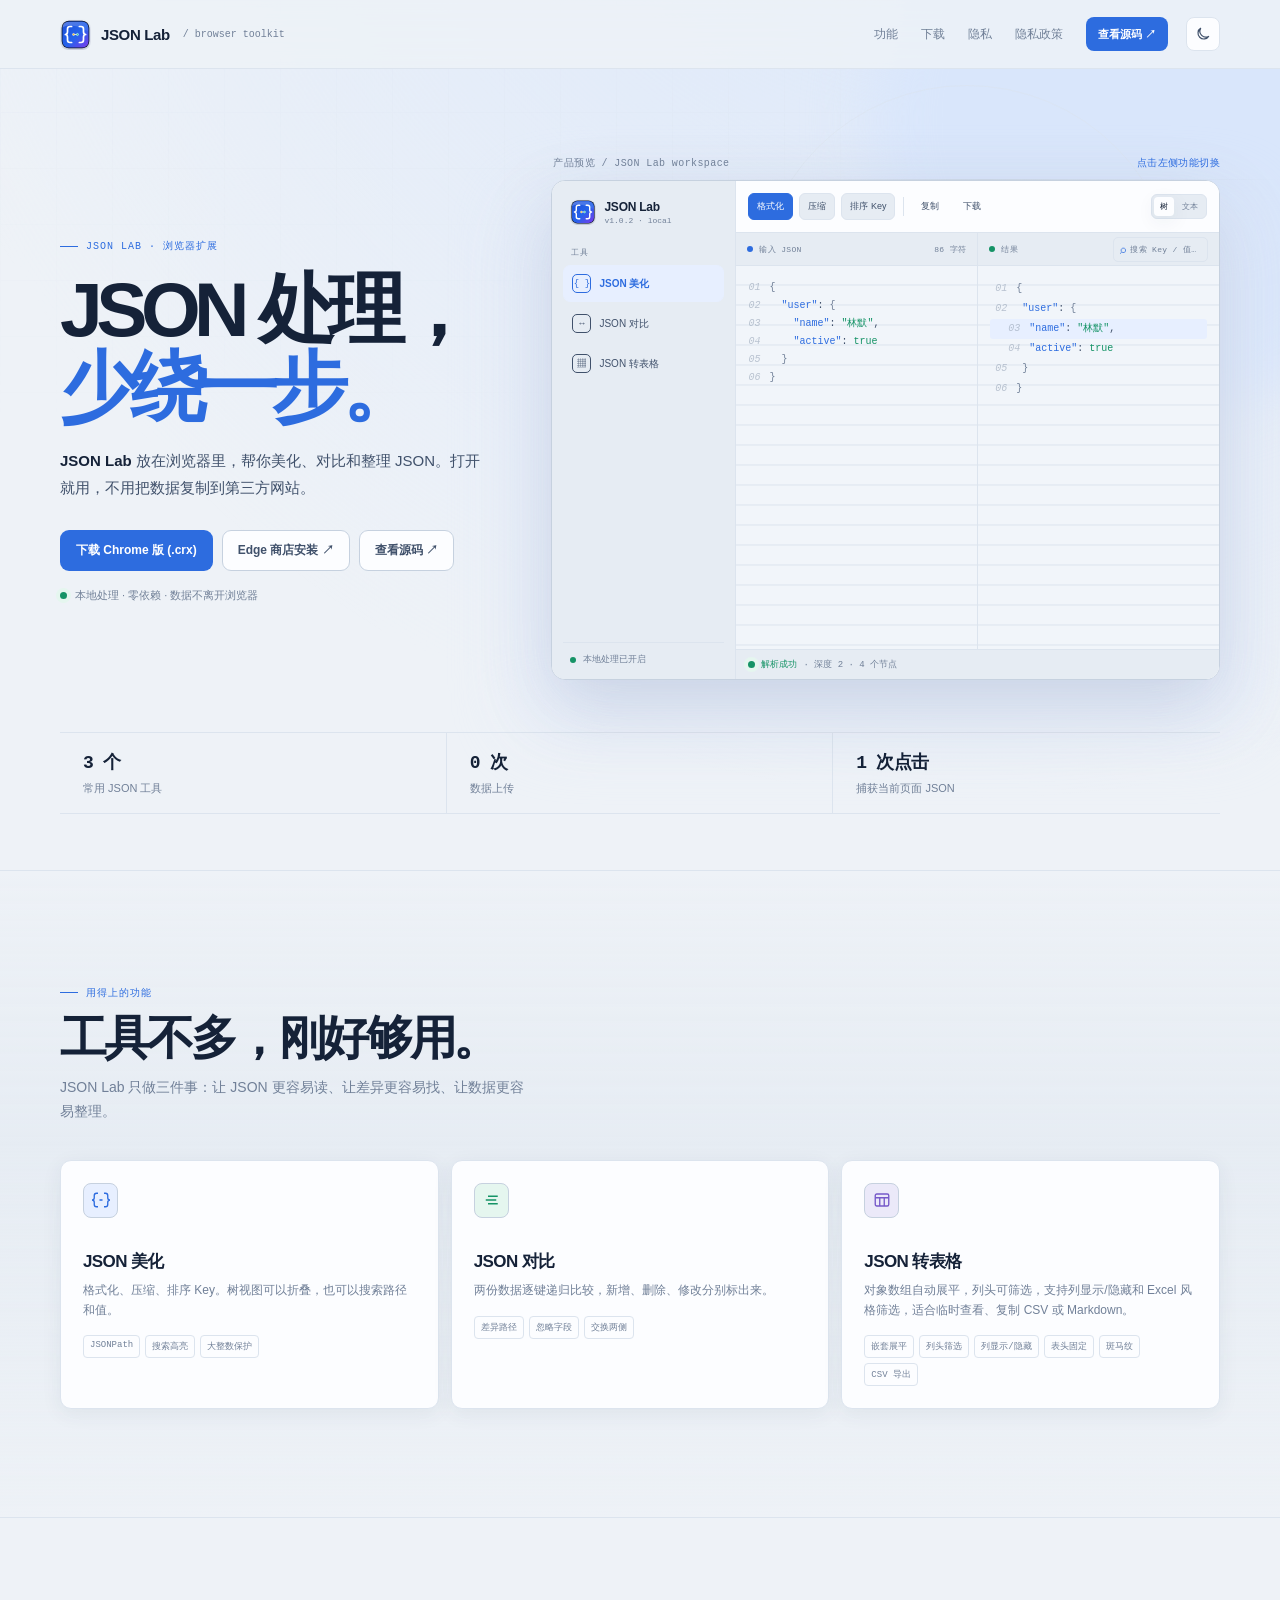
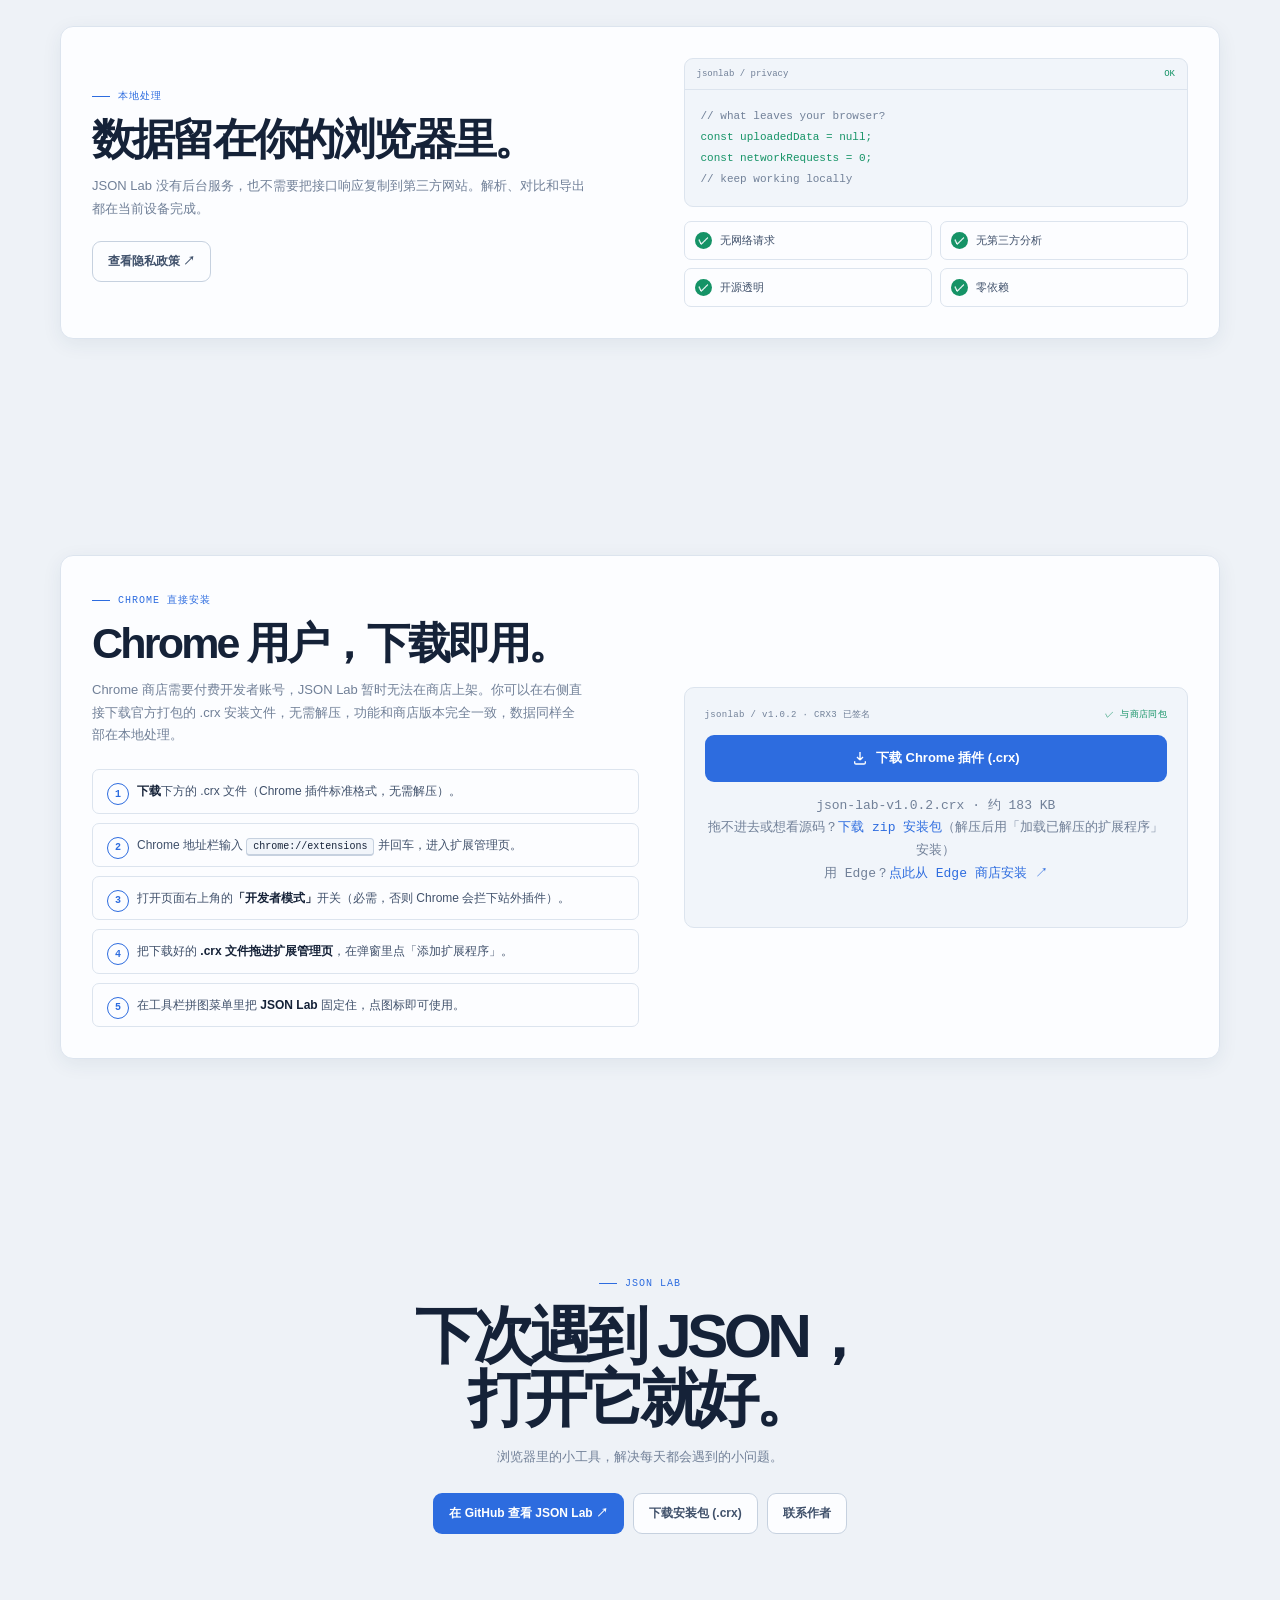
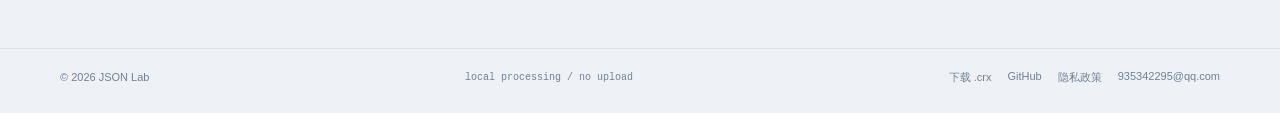
==== commit ef818ce6: "fix:添加下载链接" ====
--- a/docs/index.html
+++ b/docs/index.html
@@ -220,6 +220,22 @@
     .local-code-body { padding: 16px; color: var(--text-soft); font: 11px/1.9 var(--mono); }
     .local-code-body .comment { color: var(--muted); }
 
+    /* Chrome 手动下载安装 */
+    .dl-steps { display: grid; gap: 9px; padding: 0; margin: 22px 0 0; list-style: none; counter-reset: dl-step; }
+    .dl-steps li { position: relative; padding: 11px 14px 11px 44px; color: var(--text-soft); border: 1px solid var(--line); border-radius: 7px; font-size: 12px; line-height: 1.7; }
+    .dl-steps li strong { color: var(--text); }
+    .dl-steps li::before { counter-increment: dl-step; content: counter(dl-step); position: absolute; top: 13px; left: 14px; display: grid; place-items: center; width: 20px; height: 20px; color: var(--primary); border: 1px solid var(--primary); border-radius: 50%; font: 700 10px var(--mono); }
+    .dl-steps kbd { padding: 2px 6px; border: 1px solid var(--line-strong); border-bottom-width: 2px; border-radius: 4px; background: var(--surface-tint); color: var(--text); font: 10px var(--mono); }
+    .dl-box { padding: 20px; border: 1px solid var(--line); border-radius: 10px; background: var(--surface-tint); }
+    .dl-box-head { display: flex; justify-content: space-between; gap: 10px; margin-bottom: 14px; color: var(--muted); font: 9px var(--mono); letter-spacing: .04em; }
+    .dl-box-head .ok { color: var(--success); }
+    .dl-button { display: inline-flex; align-items: center; justify-content: center; gap: 8px; width: 100%; min-height: 47px; color: #fff; border-radius: 9px; background: var(--primary); font-size: 13px; font-weight: 700; transition: transform .2s var(--ease), filter .2s ease; }
+    .dl-button:hover { transform: translateY(-2px); filter: brightness(1.08); }
+    .dl-button svg { width: 16px; height: 16px; flex-shrink: 0; }
+    .dl-meta { margin: 13px 0 0; color: var(--muted); font: 10px var(--mono); line-height: 1.9; text-align: center; }
+    .dl-meta a { color: var(--primary); }
+    .dl-meta a:hover { text-decoration: underline; }
+
     .closing { padding: 103px 0 114px !important; text-align: center; }
     .closing h2 { max-width: 660px; margin: 15px auto; font-size: clamp(38px, 5vw, 62px); line-height: 1.02; letter-spacing: -.075em; }
     .closing p { max-width: 450px; margin: 0 auto; color: var(--muted); font-size: 13px; line-height: 1.7; }
@@ -323,7 +339,7 @@
     <div class="container nav">
       <a class="brand" href="./" aria-label="JSON Lab 首页"><img src="assets/json-lab-logo.svg" alt="" width="31" height="31" /><span>JSON Lab</span><small>/ browser toolkit</small></a>
       <div class="nav-right">
-        <nav class="nav-links" id="nav-links" aria-label="页面导航"><a href="#features">功能</a><a href="#local">隐私</a><button type="button" data-open-modal="privacy">隐私政策</button><a class="header-cta" href="https://github.com/lex-pace/json-lab-plugin" target="_blank" rel="noreferrer">查看源码 ↗</a></nav>
+        <nav class="nav-links" id="nav-links" aria-label="页面导航"><a href="#features">功能</a><a href="#download">下载</a><a href="#local">隐私</a><button type="button" data-open-modal="privacy">隐私政策</button><a class="header-cta" href="https://github.com/lex-pace/json-lab-plugin" target="_blank" rel="noreferrer">查看源码 ↗</a></nav>
         <button class="theme-toggle" id="theme-toggle" type="button" aria-label="切换到深色主题" title="切换主题"><svg class="moon" viewBox="0 0 24 24" fill="none" stroke="currentColor" stroke-width="1.8"><path d="M20.8 15.3A8.8 8.8 0 0 1 8.7 3.2 8.8 8.8 0 1 0 20.8 15.3Z" /></svg><svg class="sun" viewBox="0 0 24 24" fill="none" stroke="currentColor" stroke-width="1.8"><circle cx="12" cy="12" r="4" /><path d="M12 2v2M12 20v2M4.9 4.9l1.4 1.4M17.7 17.7l1.4 1.4M2 12h2M20 12h2M4.9 19.1l1.4-1.4M17.7 6.3l1.4-1.4" /></svg></button>
         <button class="nav-toggle" id="nav-toggle" type="button" aria-label="打开导航菜单" aria-expanded="false"><svg width="17" height="17" viewBox="0 0 24 24" fill="none" stroke="currentColor" stroke-width="2"><path d="M4 6h16M4 12h16M4 18h16" /></svg></button>
       </div>
@@ -333,13 +349,13 @@
   <main id="main-content">
     <section class="hero">
       <div class="container hero-grid">
-        <div class="hero-copy-block reveal"><div class="kicker">JSON Lab · 浏览器扩展</div><h1>JSON 处理，<br /><span>少绕一步。</span></h1><p class="hero-copy"><strong>JSON Lab</strong> 放在浏览器里，帮你美化、对比和整理 JSON。打开就用，不用把数据复制到第三方网站。</p><div class="hero-actions"><a class="button button-primary" href="https://github.com/lex-pace/json-lab-plugin" target="_blank" rel="noreferrer">查看源码 ↗</a><a class="button button-secondary" href="#features">了解功能</a></div><div class="hero-note"><span class="live-dot" aria-hidden="true"></span>本地处理 · 零依赖 · 数据不离开浏览器</div></div>
+        <div class="hero-copy-block reveal"><div class="kicker">JSON Lab · 浏览器扩展</div><h1>JSON 处理，<br /><span>少绕一步。</span></h1><p class="hero-copy"><strong>JSON Lab</strong> 放在浏览器里，帮你美化、对比和整理 JSON。打开就用，不用把数据复制到第三方网站。</p><div class="hero-actions"><a class="button button-primary" href="downloads/json-lab-v1.0.2.crx" download>下载 Chrome 版 (.crx)</a><a class="button button-secondary" href="https://microsoftedge.microsoft.com/addons/detail/json-lab/hhmjjeogadaeapemihldnldcinfngkaa" target="_blank" rel="noreferrer">Edge 商店安装 ↗</a><a class="button button-secondary" href="https://github.com/lex-pace/json-lab-plugin" target="_blank" rel="noreferrer">查看源码 ↗</a></div><div class="hero-note"><span class="live-dot" aria-hidden="true"></span>本地处理 · 零依赖 · 数据不离开浏览器</div></div>
 
         <div class="showcase reveal">
           <div class="showcase-caption"><span>产品预览 / JSON Lab workspace</span><span class="click-hint">点击左侧功能切换</span></div>
           <div class="app-demo" id="app-demo">
             <aside class="app-sidebar">
-              <div class="app-brand"><img src="assets/json-lab-logo.svg" alt="" /><span class="app-brand-text"><span class="app-brand-name">JSON Lab</span><span class="app-brand-version">v1.0.0 · local</span></span></div>
+              <div class="app-brand"><img src="assets/json-lab-logo.svg" alt="" /><span class="app-brand-text"><span class="app-brand-name">JSON Lab</span><span class="app-brand-version">v1.0.2 · local</span></span></div>
               <div class="app-section-label">工具</div>
               <nav class="demo-nav" aria-label="产品功能预览"><button class="demo-nav-item active" type="button" data-demo="beautify" aria-pressed="true"><span class="demo-nav-icon">{ }</span><span>JSON 美化</span></button><button class="demo-nav-item" type="button" data-demo="compare" aria-pressed="false"><span class="demo-nav-icon">↔</span><span>JSON 对比</span></button><button class="demo-nav-item" type="button" data-demo="table" aria-pressed="false"><span class="demo-nav-icon">▦</span><span>JSON 转表格</span></button></nav>
               <div class="app-sidebar-foot"><span class="live-dot" aria-hidden="true"></span><span>本地处理已开启</span></div>
@@ -355,7 +371,9 @@
 
     <section id="local"><div class="container"><div class="local-card reveal"><div><div class="kicker">本地处理</div><h2>数据留在你的浏览器里。</h2><p>JSON Lab 没有后台服务，也不需要把接口响应复制到第三方网站。解析、对比和导出都在当前设备完成。</p><button class="button button-secondary" type="button" data-open-modal="privacy">查看隐私政策 ↗</button></div><div><div class="local-code"><div class="local-code-head"><span>jsonlab / privacy</span><span class="ok">OK</span></div><div class="local-code-body"><span class="comment">// what leaves your browser?</span><br /><span class="good">const uploadedData = null;</span><br /><span class="good">const networkRequests = 0;</span><br /><span class="comment">// keep working locally</span></div></div><ul class="local-points"><li><span class="check">✓</span>无网络请求</li><li><span class="check">✓</span>无第三方分析</li><li><span class="check">✓</span>开源透明</li><li><span class="check">✓</span>零依赖</li></ul></div></div></div></section>
 
-    <section class="closing"><div class="container reveal"><div class="kicker">JSON Lab</div><h2>下次遇到 JSON，<br />打开它就好。</h2><p>浏览器里的小工具，解决每天都会遇到的小问题。</p><div class="closing-actions"><a class="button button-primary" href="https://github.com/lex-pace/json-lab-plugin" target="_blank" rel="noreferrer">在 GitHub 查看 JSON Lab ↗</a><a class="button button-secondary" href="https://github.com/lex-pace/json-lab-plugin/blob/main/README.md#开发模式加载已解压的扩展程序" target="_blank" rel="noreferrer">加载扩展（开发者模式）↗</a><a class="button button-secondary" href="mailto:935342295@qq.com">联系作者</a></div></div></section>
+    <section id="download"><div class="container"><div class="local-card reveal"><div><div class="kicker">Chrome 直接安装</div><h2>Chrome 用户，下载即用。</h2><p>Chrome 商店需要付费开发者账号，JSON Lab 暂时无法在商店上架。你可以在右侧直接下载官方打包的 .crx 安装文件，无需解压，功能和商店版本完全一致，数据同样全部在本地处理。</p><ul class="dl-steps"><li><strong>下载</strong>下方的 .crx 文件（Chrome 插件标准格式，无需解压）。</li><li>Chrome 地址栏输入 <kbd>chrome://extensions</kbd> 并回车，进入扩展管理页。</li><li>打开页面右上角的<strong>「开发者模式」</strong>开关（必需，否则 Chrome 会拦下站外插件）。</li><li>把下载好的 <strong>.crx 文件拖进扩展管理页</strong>，在弹窗里点「添加扩展程序」。</li><li>在工具栏拼图菜单里把 <strong>JSON Lab</strong> 固定住，点图标即可使用。</li></ul></div><div><div class="dl-box"><div class="dl-box-head"><span>jsonlab / v1.0.2 · CRX3 已签名</span><span class="ok">✓ 与商店同包</span></div><a class="dl-button" href="downloads/json-lab-v1.0.2.crx" download="json-lab-v1.0.2.crx"><svg viewBox="0 0 24 24" fill="none" stroke="currentColor" stroke-width="2" aria-hidden="true"><path d="M12 3v12m0 0l-4.5-4.5M12 15l4.5-4.5M4 17v2a2 2 0 0 0 2 2h12a2 2 0 0 0 2-2v-2" /></svg>下载 Chrome 插件 (.crx)</a><p class="dl-meta">json-lab-v1.0.2.crx · 约 183 KB<br />拖不进去或想看源码？<a href="downloads/json-lab-v1.0.2.zip" download>下载 zip 安装包</a>（解压后用「加载已解压的扩展程序」安装）<br />用 Edge？<a href="https://microsoftedge.microsoft.com/addons/detail/json-lab/hhmjjeogadaeapemihldnldcinfngkaa" target="_blank" rel="noreferrer">点此从 Edge 商店安装 ↗</a></p></div></div></div></div></section>
+
+    <section class="closing"><div class="container reveal"><div class="kicker">JSON Lab</div><h2>下次遇到 JSON，<br />打开它就好。</h2><p>浏览器里的小工具，解决每天都会遇到的小问题。</p><div class="closing-actions"><a class="button button-primary" href="https://github.com/lex-pace/json-lab-plugin" target="_blank" rel="noreferrer">在 GitHub 查看 JSON Lab ↗</a><a class="button button-secondary" href="downloads/json-lab-v1.0.2.crx" download>下载安装包 (.crx)</a><a class="button button-secondary" href="mailto:935342295@qq.com">联系作者</a></div></div></section>
   </main>
 
   <div class="modal-backdrop" id="privacy-modal" hidden>
@@ -386,7 +404,7 @@
     </section>
   </div>
 
-  <footer><div class="container footer-inner"><span>© <span id="year">2026</span> JSON Lab</span><span class="footer-code">local processing / no upload</span><span class="footer-links"><a href="https://github.com/lex-pace/json-lab-plugin" target="_blank" rel="noreferrer">GitHub</a><button type="button" data-open-modal="privacy">隐私政策</button><a href="mailto:935342295@qq.com">935342295@qq.com</a></span></div></footer>
+  <footer><div class="container footer-inner"><span>© <span id="year">2026</span> JSON Lab</span><span class="footer-code">local processing / no upload</span><span class="footer-links"><a href="downloads/json-lab-v1.0.2.crx" download>下载 .crx</a><a href="https://github.com/lex-pace/json-lab-plugin" target="_blank" rel="noreferrer">GitHub</a><button type="button" data-open-modal="privacy">隐私政策</button><a href="mailto:935342295@qq.com">935342295@qq.com</a></span></div></footer>
 
   <script>
     (function () {
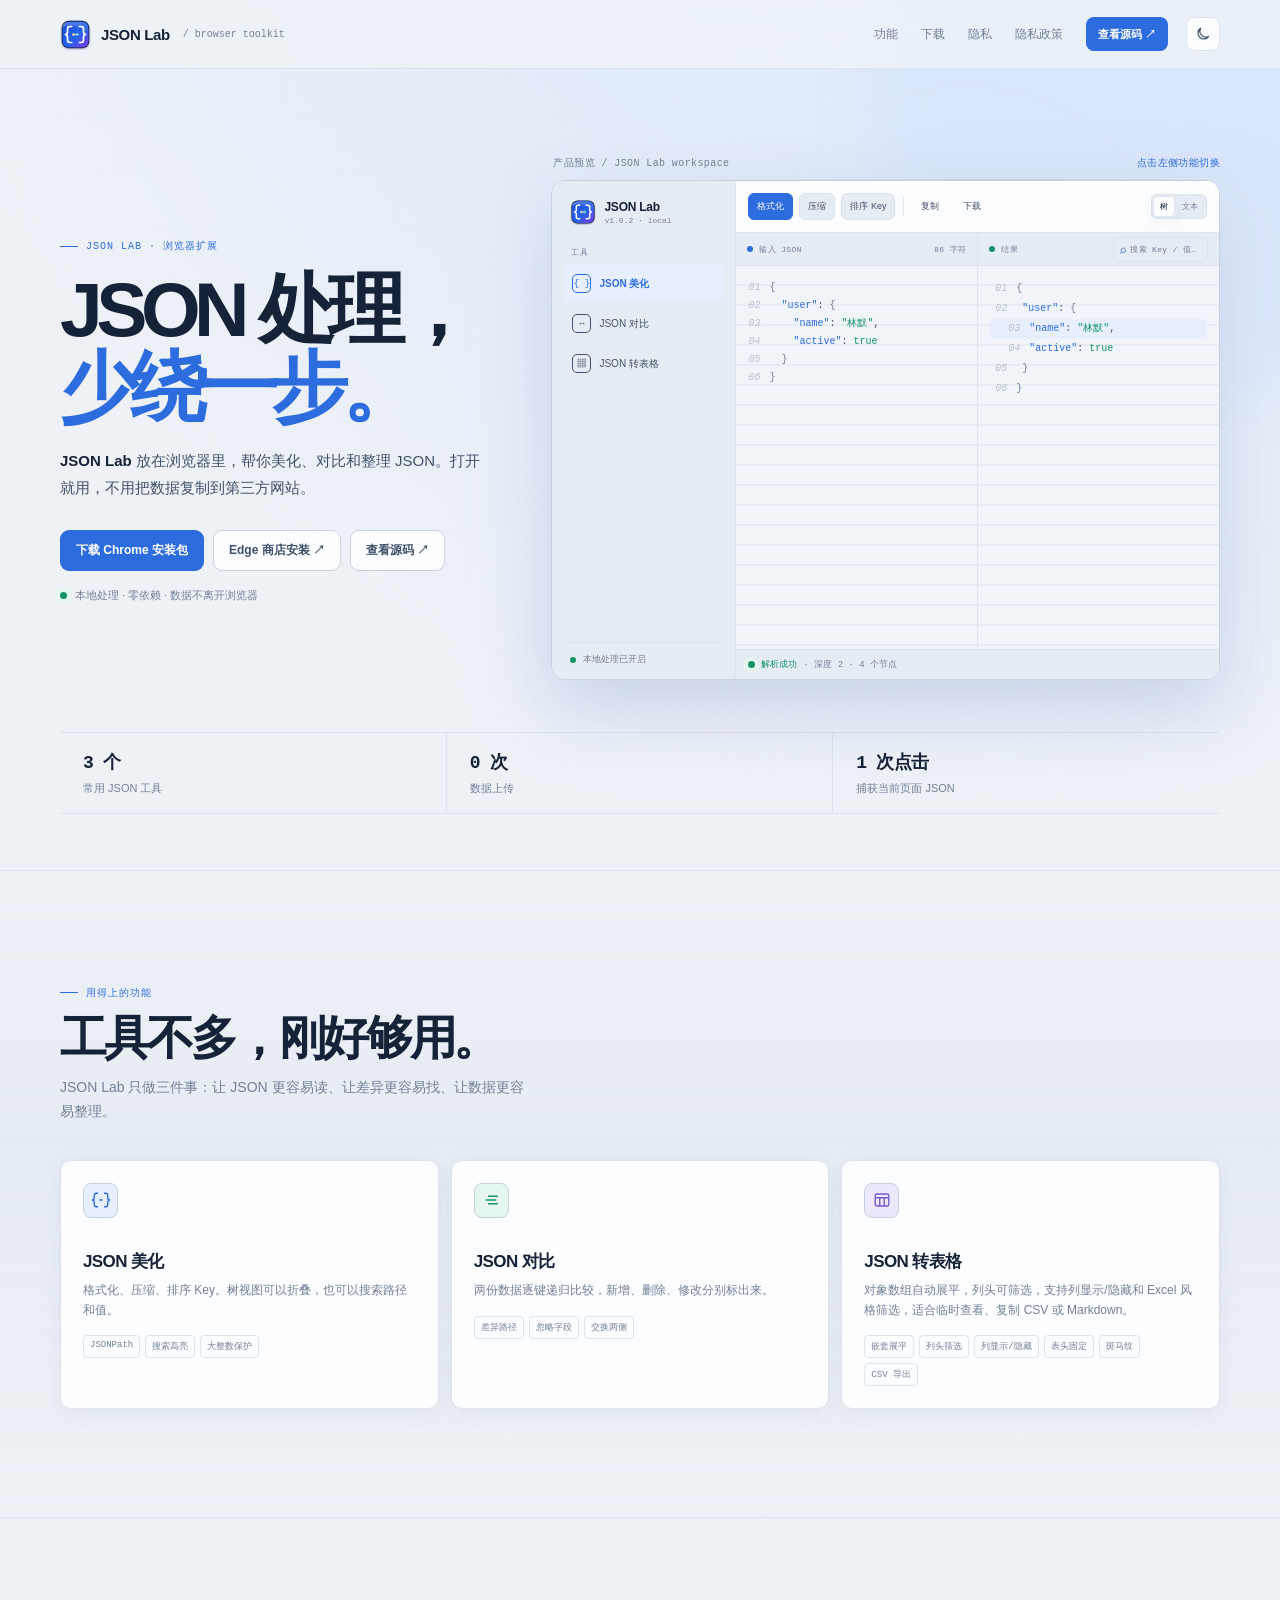
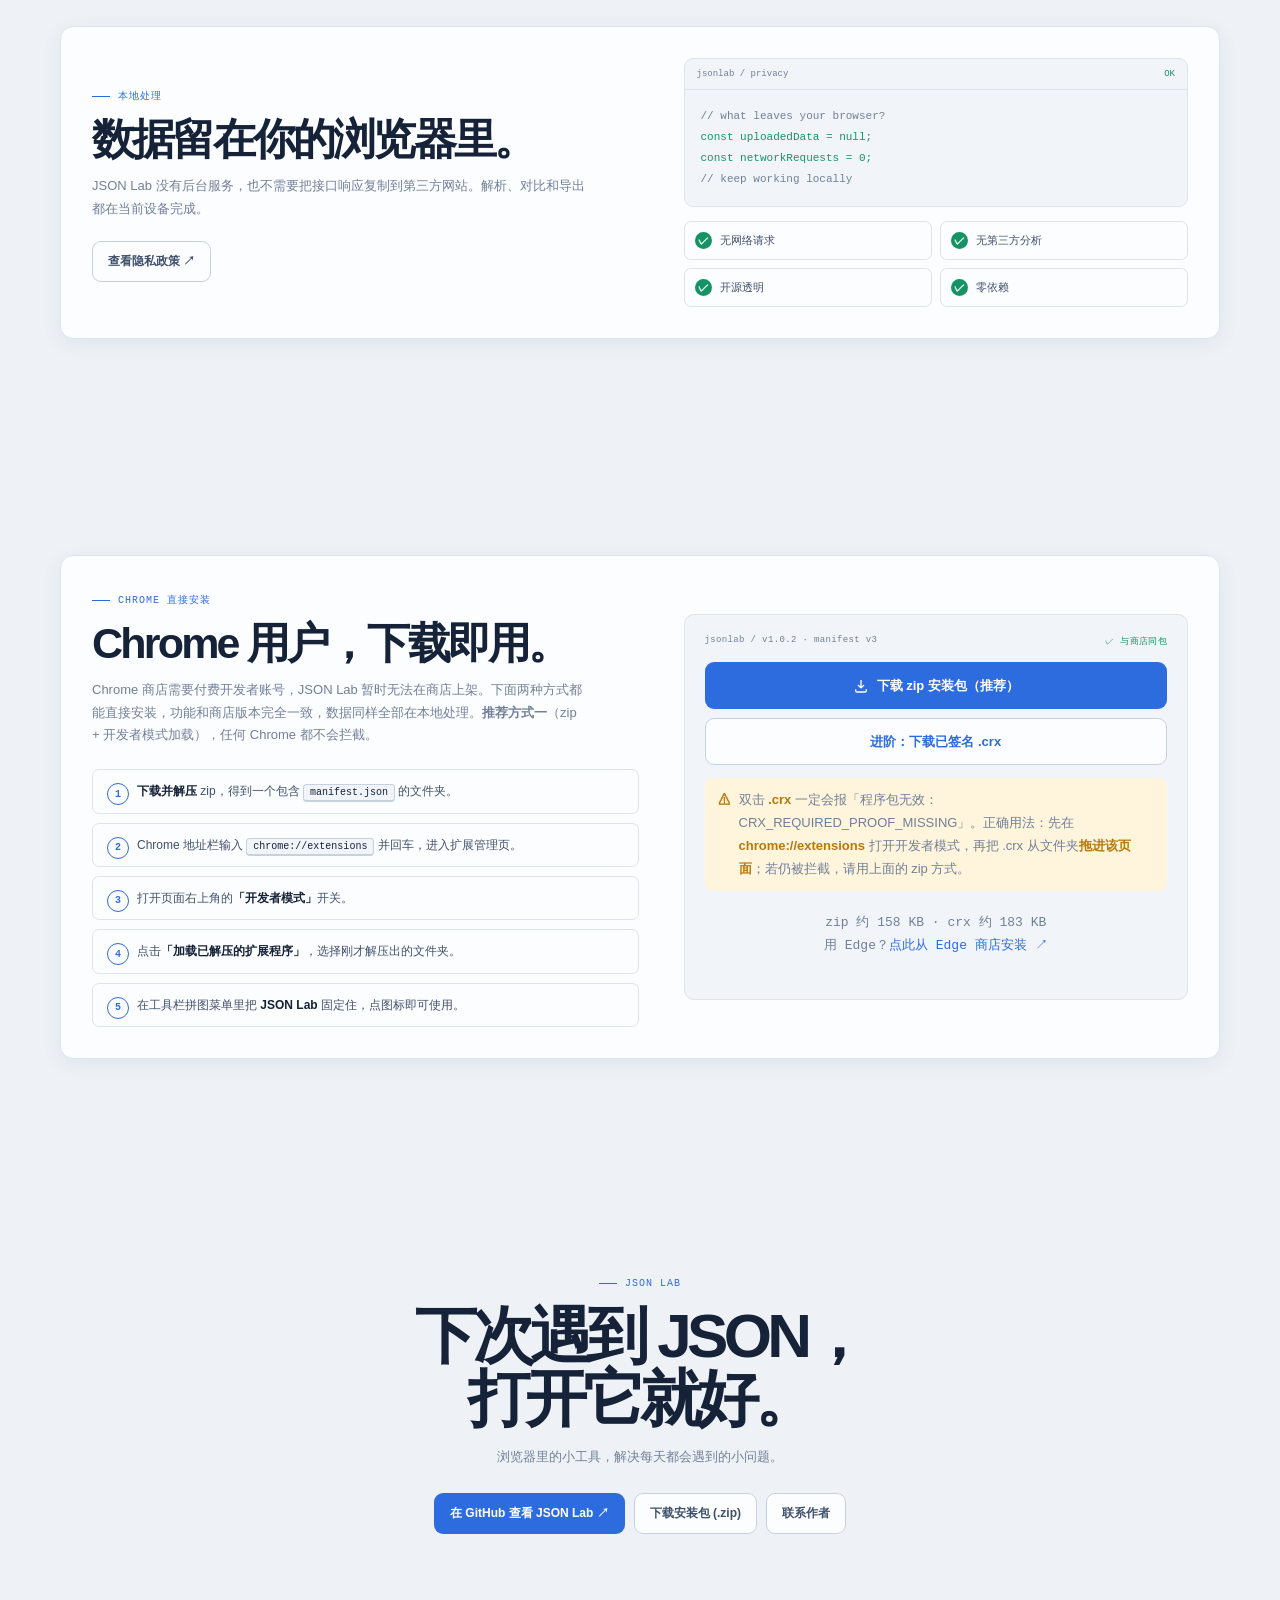
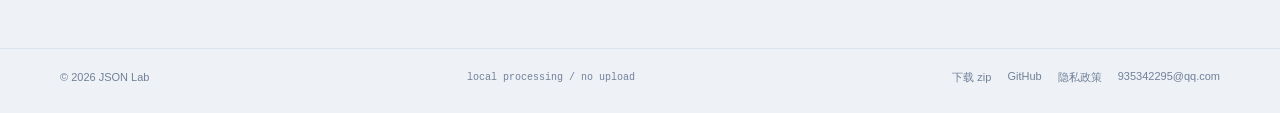
==== commit bd11ae7b: "fix:添加下载链接" ====
--- a/docs/index.html
+++ b/docs/index.html
@@ -235,6 +235,10 @@
     .dl-meta { margin: 13px 0 0; color: var(--muted); font: 10px var(--mono); line-height: 1.9; text-align: center; }
     .dl-meta a { color: var(--primary); }
     .dl-meta a:hover { text-decoration: underline; }
+    .dl-button.alt { margin-top: 9px; color: var(--primary); border: 1px solid var(--line-strong); background: var(--surface); }
+    .dl-button.alt:hover { border-color: var(--primary); }
+    .dl-warn { display: flex; gap: 8px; margin: 13px 0 0; padding: 10px 12px; color: var(--warning); border: 1px solid var(--warning-soft); border-radius: 7px; background: var(--warning-soft); font-size: 11px; line-height: 1.75; }
+    .dl-warn strong { color: var(--warning); }
 
     .closing { padding: 103px 0 114px !important; text-align: center; }
     .closing h2 { max-width: 660px; margin: 15px auto; font-size: clamp(38px, 5vw, 62px); line-height: 1.02; letter-spacing: -.075em; }
@@ -349,7 +353,7 @@
   <main id="main-content">
     <section class="hero">
       <div class="container hero-grid">
-        <div class="hero-copy-block reveal"><div class="kicker">JSON Lab · 浏览器扩展</div><h1>JSON 处理，<br /><span>少绕一步。</span></h1><p class="hero-copy"><strong>JSON Lab</strong> 放在浏览器里，帮你美化、对比和整理 JSON。打开就用，不用把数据复制到第三方网站。</p><div class="hero-actions"><a class="button button-primary" href="downloads/json-lab-v1.0.2.crx" download>下载 Chrome 版 (.crx)</a><a class="button button-secondary" href="https://microsoftedge.microsoft.com/addons/detail/json-lab/hhmjjeogadaeapemihldnldcinfngkaa" target="_blank" rel="noreferrer">Edge 商店安装 ↗</a><a class="button button-secondary" href="https://github.com/lex-pace/json-lab-plugin" target="_blank" rel="noreferrer">查看源码 ↗</a></div><div class="hero-note"><span class="live-dot" aria-hidden="true"></span>本地处理 · 零依赖 · 数据不离开浏览器</div></div>
+        <div class="hero-copy-block reveal"><div class="kicker">JSON Lab · 浏览器扩展</div><h1>JSON 处理，<br /><span>少绕一步。</span></h1><p class="hero-copy"><strong>JSON Lab</strong> 放在浏览器里，帮你美化、对比和整理 JSON。打开就用，不用把数据复制到第三方网站。</p><div class="hero-actions"><a class="button button-primary" href="downloads/json-lab-v1.0.2.zip" download>下载 Chrome 安装包</a><a class="button button-secondary" href="https://microsoftedge.microsoft.com/addons/detail/json-lab/hhmjjeogadaeapemihldnldcinfngkaa" target="_blank" rel="noreferrer">Edge 商店安装 ↗</a><a class="button button-secondary" href="https://github.com/lex-pace/json-lab-plugin" target="_blank" rel="noreferrer">查看源码 ↗</a></div><div class="hero-note"><span class="live-dot" aria-hidden="true"></span>本地处理 · 零依赖 · 数据不离开浏览器</div></div>
 
         <div class="showcase reveal">
           <div class="showcase-caption"><span>产品预览 / JSON Lab workspace</span><span class="click-hint">点击左侧功能切换</span></div>
@@ -371,9 +375,9 @@
 
     <section id="local"><div class="container"><div class="local-card reveal"><div><div class="kicker">本地处理</div><h2>数据留在你的浏览器里。</h2><p>JSON Lab 没有后台服务，也不需要把接口响应复制到第三方网站。解析、对比和导出都在当前设备完成。</p><button class="button button-secondary" type="button" data-open-modal="privacy">查看隐私政策 ↗</button></div><div><div class="local-code"><div class="local-code-head"><span>jsonlab / privacy</span><span class="ok">OK</span></div><div class="local-code-body"><span class="comment">// what leaves your browser?</span><br /><span class="good">const uploadedData = null;</span><br /><span class="good">const networkRequests = 0;</span><br /><span class="comment">// keep working locally</span></div></div><ul class="local-points"><li><span class="check">✓</span>无网络请求</li><li><span class="check">✓</span>无第三方分析</li><li><span class="check">✓</span>开源透明</li><li><span class="check">✓</span>零依赖</li></ul></div></div></div></section>
 
-    <section id="download"><div class="container"><div class="local-card reveal"><div><div class="kicker">Chrome 直接安装</div><h2>Chrome 用户，下载即用。</h2><p>Chrome 商店需要付费开发者账号，JSON Lab 暂时无法在商店上架。你可以在右侧直接下载官方打包的 .crx 安装文件，无需解压，功能和商店版本完全一致，数据同样全部在本地处理。</p><ul class="dl-steps"><li><strong>下载</strong>下方的 .crx 文件（Chrome 插件标准格式，无需解压）。</li><li>Chrome 地址栏输入 <kbd>chrome://extensions</kbd> 并回车，进入扩展管理页。</li><li>打开页面右上角的<strong>「开发者模式」</strong>开关（必需，否则 Chrome 会拦下站外插件）。</li><li>把下载好的 <strong>.crx 文件拖进扩展管理页</strong>，在弹窗里点「添加扩展程序」。</li><li>在工具栏拼图菜单里把 <strong>JSON Lab</strong> 固定住，点图标即可使用。</li></ul></div><div><div class="dl-box"><div class="dl-box-head"><span>jsonlab / v1.0.2 · CRX3 已签名</span><span class="ok">✓ 与商店同包</span></div><a class="dl-button" href="downloads/json-lab-v1.0.2.crx" download="json-lab-v1.0.2.crx"><svg viewBox="0 0 24 24" fill="none" stroke="currentColor" stroke-width="2" aria-hidden="true"><path d="M12 3v12m0 0l-4.5-4.5M12 15l4.5-4.5M4 17v2a2 2 0 0 0 2 2h12a2 2 0 0 0 2-2v-2" /></svg>下载 Chrome 插件 (.crx)</a><p class="dl-meta">json-lab-v1.0.2.crx · 约 183 KB<br />拖不进去或想看源码？<a href="downloads/json-lab-v1.0.2.zip" download>下载 zip 安装包</a>（解压后用「加载已解压的扩展程序」安装）<br />用 Edge？<a href="https://microsoftedge.microsoft.com/addons/detail/json-lab/hhmjjeogadaeapemihldnldcinfngkaa" target="_blank" rel="noreferrer">点此从 Edge 商店安装 ↗</a></p></div></div></div></div></section>
-
-    <section class="closing"><div class="container reveal"><div class="kicker">JSON Lab</div><h2>下次遇到 JSON，<br />打开它就好。</h2><p>浏览器里的小工具，解决每天都会遇到的小问题。</p><div class="closing-actions"><a class="button button-primary" href="https://github.com/lex-pace/json-lab-plugin" target="_blank" rel="noreferrer">在 GitHub 查看 JSON Lab ↗</a><a class="button button-secondary" href="downloads/json-lab-v1.0.2.crx" download>下载安装包 (.crx)</a><a class="button button-secondary" href="mailto:935342295@qq.com">联系作者</a></div></div></section>
+    <section id="download"><div class="container"><div class="local-card reveal"><div><div class="kicker">Chrome 直接安装</div><h2>Chrome 用户，下载即用。</h2><p>Chrome 商店需要付费开发者账号，JSON Lab 暂时无法在商店上架。下面两种方式都能直接安装，功能和商店版本完全一致，数据同样全部在本地处理。<strong>推荐方式一</strong>（zip + 开发者模式加载），任何 Chrome 都不会拦截。</p><ul class="dl-steps"><li><strong>下载并解压</strong> zip，得到一个包含 <kbd>manifest.json</kbd> 的文件夹。</li><li>Chrome 地址栏输入 <kbd>chrome://extensions</kbd> 并回车，进入扩展管理页。</li><li>打开页面右上角的<strong>「开发者模式」</strong>开关。</li><li>点击<strong>「加载已解压的扩展程序」</strong>，选择刚才解压出的文件夹。</li><li>在工具栏拼图菜单里把 <strong>JSON Lab</strong> 固定住，点图标即可使用。</li></ul></div><div><div class="dl-box"><div class="dl-box-head"><span>jsonlab / v1.0.2 · manifest v3</span><span class="ok">✓ 与商店同包</span></div><a class="dl-button" href="downloads/json-lab-v1.0.2.zip" download="json-lab-v1.0.2.zip"><svg viewBox="0 0 24 24" fill="none" stroke="currentColor" stroke-width="2" aria-hidden="true"><path d="M12 3v12m0 0l-4.5-4.5M12 15l4.5-4.5M4 17v2a2 2 0 0 0 2 2h12a2 2 0 0 0 2-2v-2" /></svg>下载 zip 安装包（推荐）</a><a class="dl-button alt" href="downloads/json-lab-v1.0.2.crx" download="json-lab-v1.0.2.crx">进阶：下载已签名 .crx</a><p class="dl-warn"><strong>⚠</strong><span>双击 <strong>.crx</strong> 一定会报「程序包无效：CRX_REQUIRED_PROOF_MISSING」。正确用法：先在 <strong>chrome://extensions</strong> 打开开发者模式，再把 .crx 从文件夹<strong>拖进该页面</strong>；若仍被拦截，请用上面的 zip 方式。</span></p><p class="dl-meta">zip 约 158 KB · crx 约 183 KB<br />用 Edge？<a href="https://microsoftedge.microsoft.com/addons/detail/json-lab/hhmjjeogadaeapemihldnldcinfngkaa" target="_blank" rel="noreferrer">点此从 Edge 商店安装 ↗</a></p></div></div></div></div></section>
+
+    <section class="closing"><div class="container reveal"><div class="kicker">JSON Lab</div><h2>下次遇到 JSON，<br />打开它就好。</h2><p>浏览器里的小工具，解决每天都会遇到的小问题。</p><div class="closing-actions"><a class="button button-primary" href="https://github.com/lex-pace/json-lab-plugin" target="_blank" rel="noreferrer">在 GitHub 查看 JSON Lab ↗</a><a class="button button-secondary" href="downloads/json-lab-v1.0.2.zip" download>下载安装包 (.zip)</a><a class="button button-secondary" href="mailto:935342295@qq.com">联系作者</a></div></div></section>
   </main>
 
   <div class="modal-backdrop" id="privacy-modal" hidden>
@@ -404,7 +408,7 @@
     </section>
   </div>
 
-  <footer><div class="container footer-inner"><span>© <span id="year">2026</span> JSON Lab</span><span class="footer-code">local processing / no upload</span><span class="footer-links"><a href="downloads/json-lab-v1.0.2.crx" download>下载 .crx</a><a href="https://github.com/lex-pace/json-lab-plugin" target="_blank" rel="noreferrer">GitHub</a><button type="button" data-open-modal="privacy">隐私政策</button><a href="mailto:935342295@qq.com">935342295@qq.com</a></span></div></footer>
+  <footer><div class="container footer-inner"><span>© <span id="year">2026</span> JSON Lab</span><span class="footer-code">local processing / no upload</span><span class="footer-links"><a href="downloads/json-lab-v1.0.2.zip" download>下载 zip</a><a href="https://github.com/lex-pace/json-lab-plugin" target="_blank" rel="noreferrer">GitHub</a><button type="button" data-open-modal="privacy">隐私政策</button><a href="mailto:935342295@qq.com">935342295@qq.com</a></span></div></footer>
 
   <script>
     (function () {
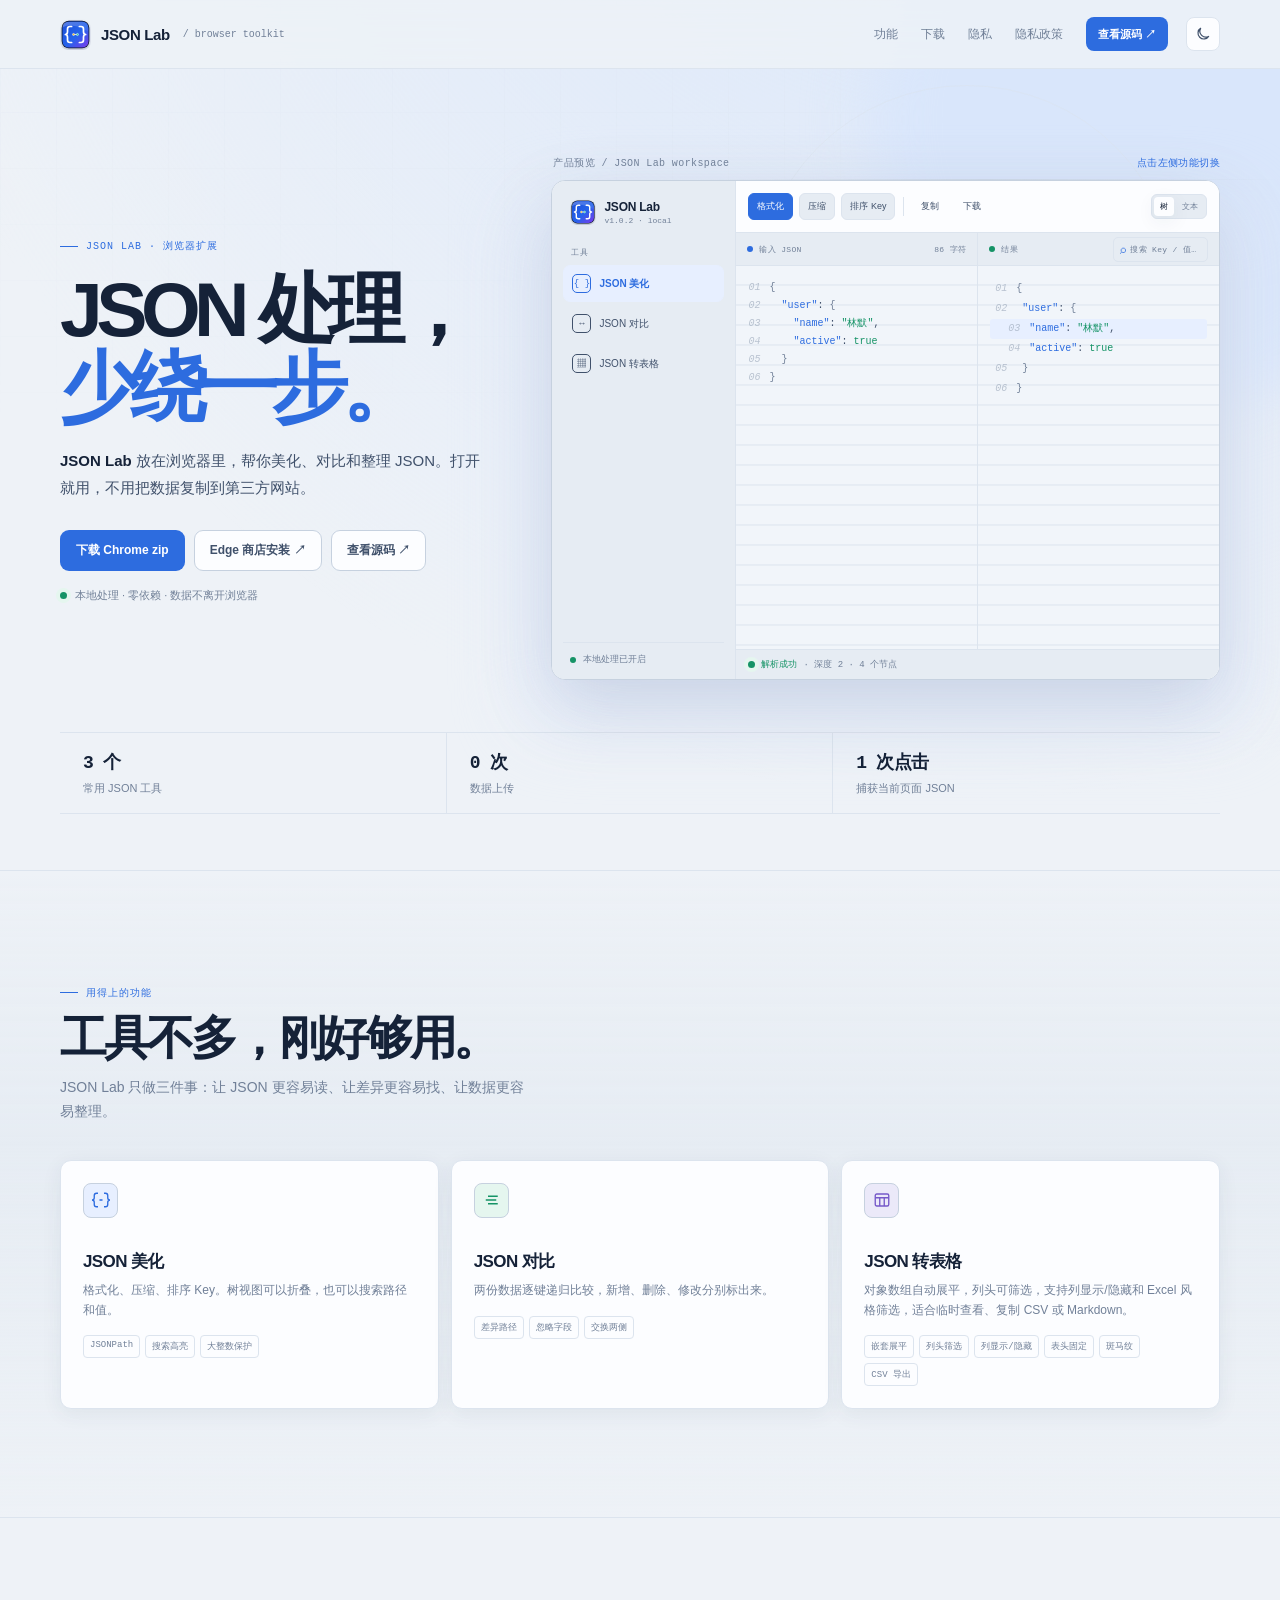
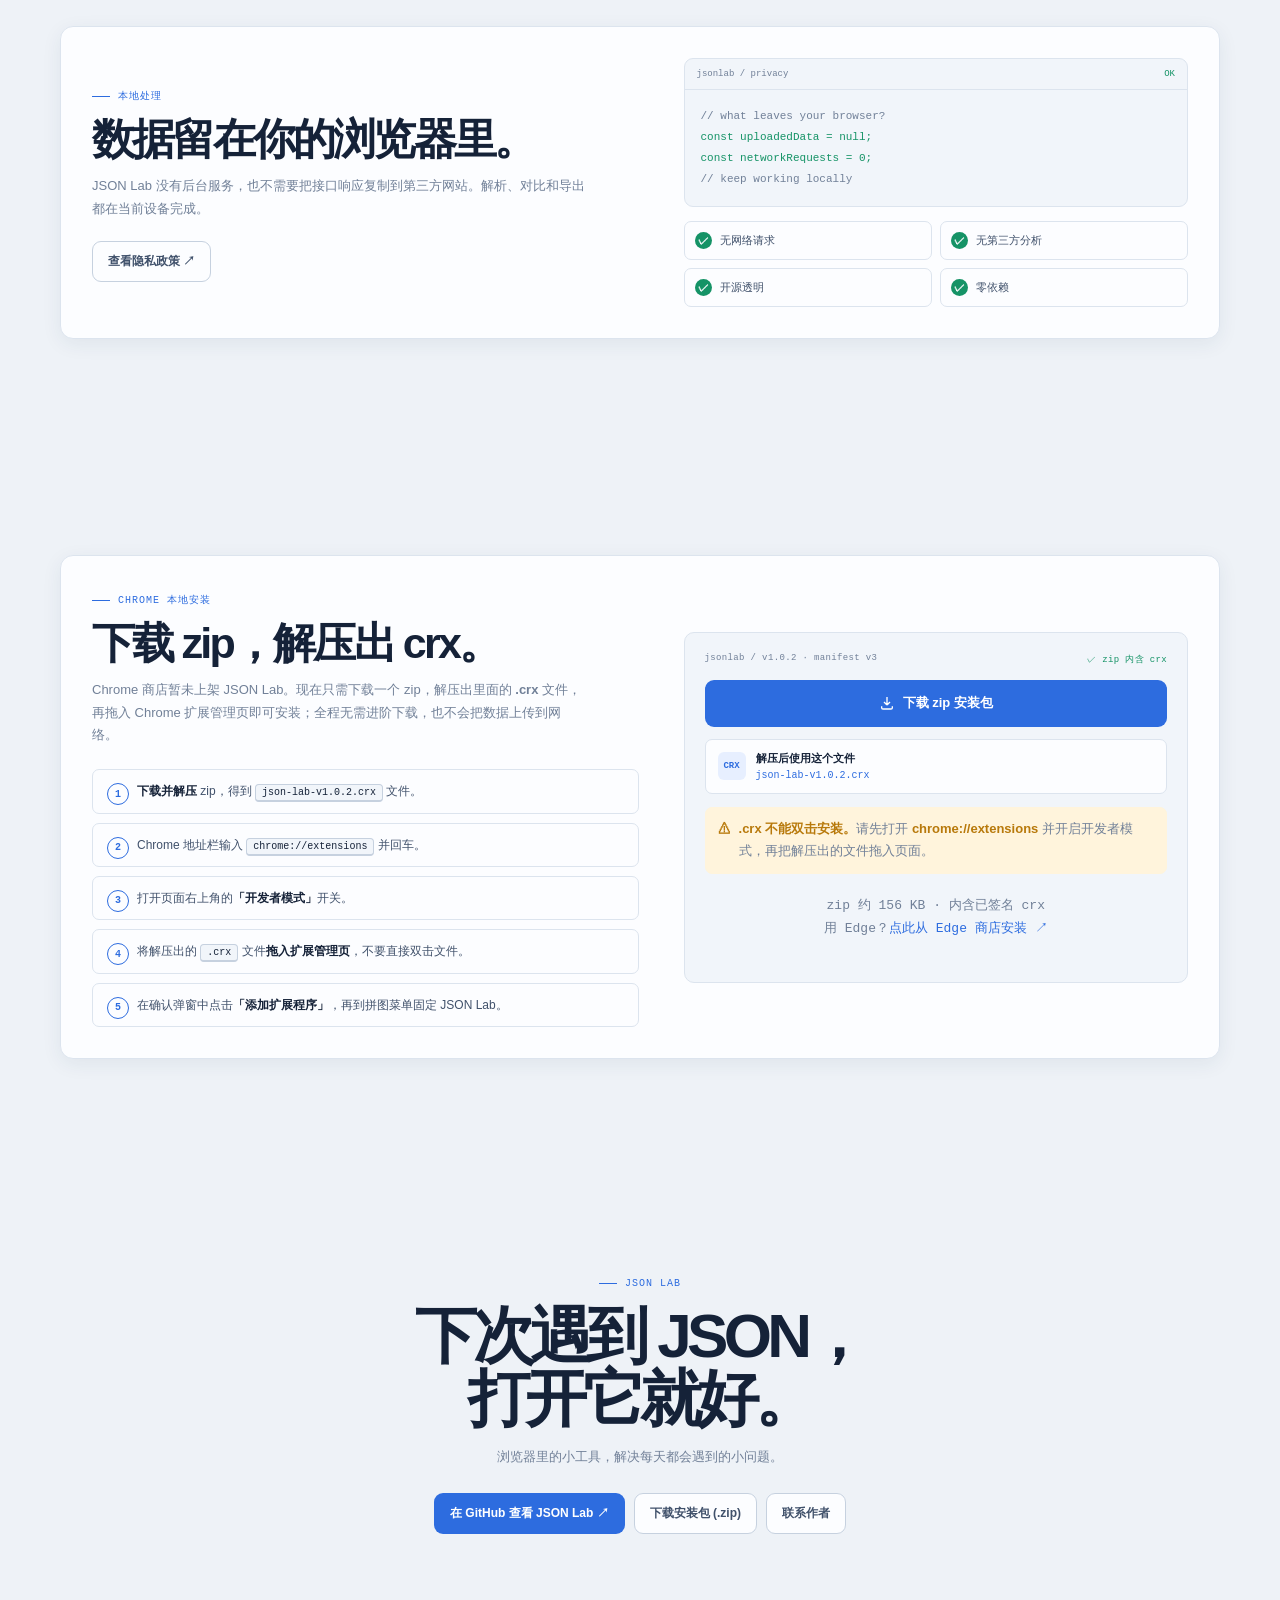
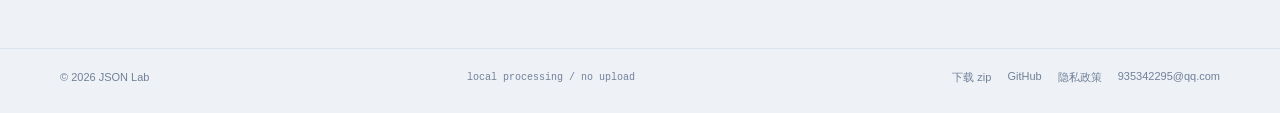
==== commit 79eafcd6: "fix:添加下载链接" ====
--- a/docs/index.html
+++ b/docs/index.html
@@ -220,7 +220,7 @@
     .local-code-body { padding: 16px; color: var(--text-soft); font: 11px/1.9 var(--mono); }
     .local-code-body .comment { color: var(--muted); }
 
-    /* Chrome 手动下载安装 */
+    /* Chrome ZIP → CRX 安装流程 */
     .dl-steps { display: grid; gap: 9px; padding: 0; margin: 22px 0 0; list-style: none; counter-reset: dl-step; }
     .dl-steps li { position: relative; padding: 11px 14px 11px 44px; color: var(--text-soft); border: 1px solid var(--line); border-radius: 7px; font-size: 12px; line-height: 1.7; }
     .dl-steps li strong { color: var(--text); }
@@ -232,11 +232,13 @@
     .dl-button { display: inline-flex; align-items: center; justify-content: center; gap: 8px; width: 100%; min-height: 47px; color: #fff; border-radius: 9px; background: var(--primary); font-size: 13px; font-weight: 700; transition: transform .2s var(--ease), filter .2s ease; }
     .dl-button:hover { transform: translateY(-2px); filter: brightness(1.08); }
     .dl-button svg { width: 16px; height: 16px; flex-shrink: 0; }
+    .dl-file { display: flex; align-items: center; gap: 10px; margin-top: 12px; padding: 10px 12px; color: var(--text-soft); border: 1px solid var(--line); border-radius: 7px; background: var(--surface); font-size: 11px; line-height: 1.5; }
+    .dl-file-icon { display: grid; place-items: center; width: 28px; height: 28px; flex: 0 0 28px; color: var(--primary); border-radius: 6px; background: var(--primary-soft); font: 700 9px var(--mono); }
+    .dl-file strong { display: block; color: var(--text); font-size: 11px; }
+    .dl-file code { color: var(--primary); font: 10px var(--mono); word-break: break-all; }
     .dl-meta { margin: 13px 0 0; color: var(--muted); font: 10px var(--mono); line-height: 1.9; text-align: center; }
     .dl-meta a { color: var(--primary); }
     .dl-meta a:hover { text-decoration: underline; }
-    .dl-button.alt { margin-top: 9px; color: var(--primary); border: 1px solid var(--line-strong); background: var(--surface); }
-    .dl-button.alt:hover { border-color: var(--primary); }
     .dl-warn { display: flex; gap: 8px; margin: 13px 0 0; padding: 10px 12px; color: var(--warning); border: 1px solid var(--warning-soft); border-radius: 7px; background: var(--warning-soft); font-size: 11px; line-height: 1.75; }
     .dl-warn strong { color: var(--warning); }
 
@@ -353,7 +355,7 @@
   <main id="main-content">
     <section class="hero">
       <div class="container hero-grid">
-        <div class="hero-copy-block reveal"><div class="kicker">JSON Lab · 浏览器扩展</div><h1>JSON 处理，<br /><span>少绕一步。</span></h1><p class="hero-copy"><strong>JSON Lab</strong> 放在浏览器里，帮你美化、对比和整理 JSON。打开就用，不用把数据复制到第三方网站。</p><div class="hero-actions"><a class="button button-primary" href="downloads/json-lab-v1.0.2.zip" download>下载 Chrome 安装包</a><a class="button button-secondary" href="https://microsoftedge.microsoft.com/addons/detail/json-lab/hhmjjeogadaeapemihldnldcinfngkaa" target="_blank" rel="noreferrer">Edge 商店安装 ↗</a><a class="button button-secondary" href="https://github.com/lex-pace/json-lab-plugin" target="_blank" rel="noreferrer">查看源码 ↗</a></div><div class="hero-note"><span class="live-dot" aria-hidden="true"></span>本地处理 · 零依赖 · 数据不离开浏览器</div></div>
+        <div class="hero-copy-block reveal"><div class="kicker">JSON Lab · 浏览器扩展</div><h1>JSON 处理，<br /><span>少绕一步。</span></h1><p class="hero-copy"><strong>JSON Lab</strong> 放在浏览器里，帮你美化、对比和整理 JSON。打开就用，不用把数据复制到第三方网站。</p><div class="hero-actions"><a class="button button-primary" href="downloads/json-lab-v1.0.2.zip" download>下载 Chrome zip</a><a class="button button-secondary" href="https://microsoftedge.microsoft.com/addons/detail/json-lab/hhmjjeogadaeapemihldnldcinfngkaa" target="_blank" rel="noreferrer">Edge 商店安装 ↗</a><a class="button button-secondary" href="https://github.com/lex-pace/json-lab-plugin" target="_blank" rel="noreferrer">查看源码 ↗</a></div><div class="hero-note"><span class="live-dot" aria-hidden="true"></span>本地处理 · 零依赖 · 数据不离开浏览器</div></div>
 
         <div class="showcase reveal">
           <div class="showcase-caption"><span>产品预览 / JSON Lab workspace</span><span class="click-hint">点击左侧功能切换</span></div>
@@ -375,7 +377,7 @@
 
     <section id="local"><div class="container"><div class="local-card reveal"><div><div class="kicker">本地处理</div><h2>数据留在你的浏览器里。</h2><p>JSON Lab 没有后台服务，也不需要把接口响应复制到第三方网站。解析、对比和导出都在当前设备完成。</p><button class="button button-secondary" type="button" data-open-modal="privacy">查看隐私政策 ↗</button></div><div><div class="local-code"><div class="local-code-head"><span>jsonlab / privacy</span><span class="ok">OK</span></div><div class="local-code-body"><span class="comment">// what leaves your browser?</span><br /><span class="good">const uploadedData = null;</span><br /><span class="good">const networkRequests = 0;</span><br /><span class="comment">// keep working locally</span></div></div><ul class="local-points"><li><span class="check">✓</span>无网络请求</li><li><span class="check">✓</span>无第三方分析</li><li><span class="check">✓</span>开源透明</li><li><span class="check">✓</span>零依赖</li></ul></div></div></div></section>
 
-    <section id="download"><div class="container"><div class="local-card reveal"><div><div class="kicker">Chrome 直接安装</div><h2>Chrome 用户，下载即用。</h2><p>Chrome 商店需要付费开发者账号，JSON Lab 暂时无法在商店上架。下面两种方式都能直接安装，功能和商店版本完全一致，数据同样全部在本地处理。<strong>推荐方式一</strong>（zip + 开发者模式加载），任何 Chrome 都不会拦截。</p><ul class="dl-steps"><li><strong>下载并解压</strong> zip，得到一个包含 <kbd>manifest.json</kbd> 的文件夹。</li><li>Chrome 地址栏输入 <kbd>chrome://extensions</kbd> 并回车，进入扩展管理页。</li><li>打开页面右上角的<strong>「开发者模式」</strong>开关。</li><li>点击<strong>「加载已解压的扩展程序」</strong>，选择刚才解压出的文件夹。</li><li>在工具栏拼图菜单里把 <strong>JSON Lab</strong> 固定住，点图标即可使用。</li></ul></div><div><div class="dl-box"><div class="dl-box-head"><span>jsonlab / v1.0.2 · manifest v3</span><span class="ok">✓ 与商店同包</span></div><a class="dl-button" href="downloads/json-lab-v1.0.2.zip" download="json-lab-v1.0.2.zip"><svg viewBox="0 0 24 24" fill="none" stroke="currentColor" stroke-width="2" aria-hidden="true"><path d="M12 3v12m0 0l-4.5-4.5M12 15l4.5-4.5M4 17v2a2 2 0 0 0 2 2h12a2 2 0 0 0 2-2v-2" /></svg>下载 zip 安装包（推荐）</a><a class="dl-button alt" href="downloads/json-lab-v1.0.2.crx" download="json-lab-v1.0.2.crx">进阶：下载已签名 .crx</a><p class="dl-warn"><strong>⚠</strong><span>双击 <strong>.crx</strong> 一定会报「程序包无效：CRX_REQUIRED_PROOF_MISSING」。正确用法：先在 <strong>chrome://extensions</strong> 打开开发者模式，再把 .crx 从文件夹<strong>拖进该页面</strong>；若仍被拦截，请用上面的 zip 方式。</span></p><p class="dl-meta">zip 约 158 KB · crx 约 183 KB<br />用 Edge？<a href="https://microsoftedge.microsoft.com/addons/detail/json-lab/hhmjjeogadaeapemihldnldcinfngkaa" target="_blank" rel="noreferrer">点此从 Edge 商店安装 ↗</a></p></div></div></div></div></section>
+    <section id="download"><div class="container"><div class="local-card reveal"><div><div class="kicker">Chrome 本地安装</div><h2>下载 zip，解压出 crx。</h2><p>Chrome 商店暂未上架 JSON Lab。现在只需下载一个 zip，解压出里面的 <strong>.crx</strong> 文件，再拖入 Chrome 扩展管理页即可安装；全程无需进阶下载，也不会把数据上传到网络。</p><ul class="dl-steps"><li><strong>下载并解压</strong> zip，得到 <kbd>json-lab-v1.0.2.crx</kbd> 文件。</li><li>Chrome 地址栏输入 <kbd>chrome://extensions</kbd> 并回车。</li><li>打开页面右上角的<strong>「开发者模式」</strong>开关。</li><li>将解压出的 <kbd>.crx</kbd> 文件<strong>拖入扩展管理页</strong>，不要直接双击文件。</li><li>在确认弹窗中点击<strong>「添加扩展程序」</strong>，再到拼图菜单固定 JSON Lab。</li></ul></div><div><div class="dl-box"><div class="dl-box-head"><span>jsonlab / v1.0.2 · manifest v3</span><span class="ok">✓ zip 内含 crx</span></div><a class="dl-button" href="downloads/json-lab-v1.0.2.zip" download="json-lab-v1.0.2.zip"><svg viewBox="0 0 24 24" fill="none" stroke="currentColor" stroke-width="2" aria-hidden="true"><path d="M12 3v12m0 0l-4.5-4.5M12 15l4.5-4.5M4 17v2a2 2 0 0 0 2 2h12a2 2 0 0 0 2-2v-2" /></svg>下载 zip 安装包</a><div class="dl-file"><span class="dl-file-icon">CRX</span><span><strong>解压后使用这个文件</strong><code>json-lab-v1.0.2.crx</code></span></div><p class="dl-warn"><strong>⚠</strong><span><strong>.crx 不能双击安装。</strong>请先打开 <strong>chrome://extensions</strong> 并开启开发者模式，再把解压出的文件拖入页面。</span></p><p class="dl-meta">zip 约 156 KB · 内含已签名 crx<br />用 Edge？<a href="https://microsoftedge.microsoft.com/addons/detail/json-lab/hhmjjeogadaeapemihldnldcinfngkaa" target="_blank" rel="noreferrer">点此从 Edge 商店安装 ↗</a></p></div></div></div></div></section>
 
     <section class="closing"><div class="container reveal"><div class="kicker">JSON Lab</div><h2>下次遇到 JSON，<br />打开它就好。</h2><p>浏览器里的小工具，解决每天都会遇到的小问题。</p><div class="closing-actions"><a class="button button-primary" href="https://github.com/lex-pace/json-lab-plugin" target="_blank" rel="noreferrer">在 GitHub 查看 JSON Lab ↗</a><a class="button button-secondary" href="downloads/json-lab-v1.0.2.zip" download>下载安装包 (.zip)</a><a class="button button-secondary" href="mailto:935342295@qq.com">联系作者</a></div></div></section>
   </main>
